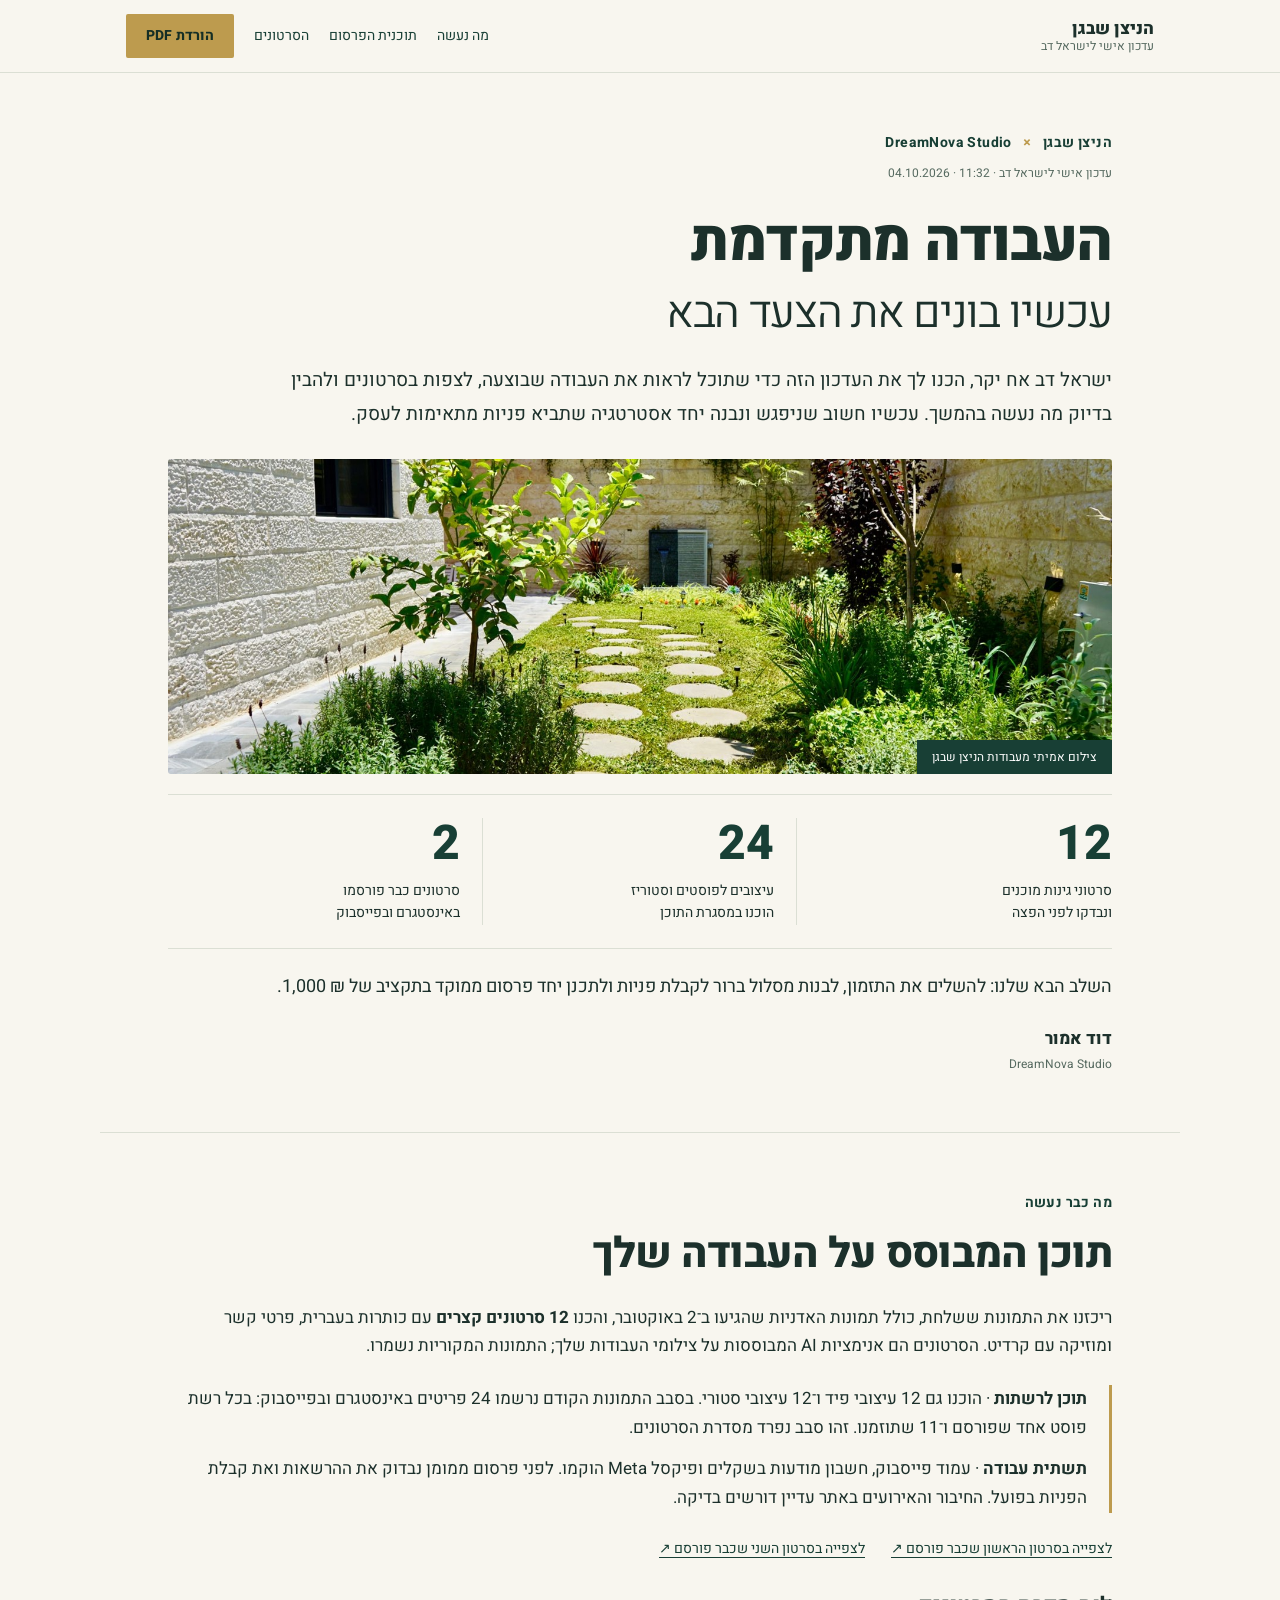
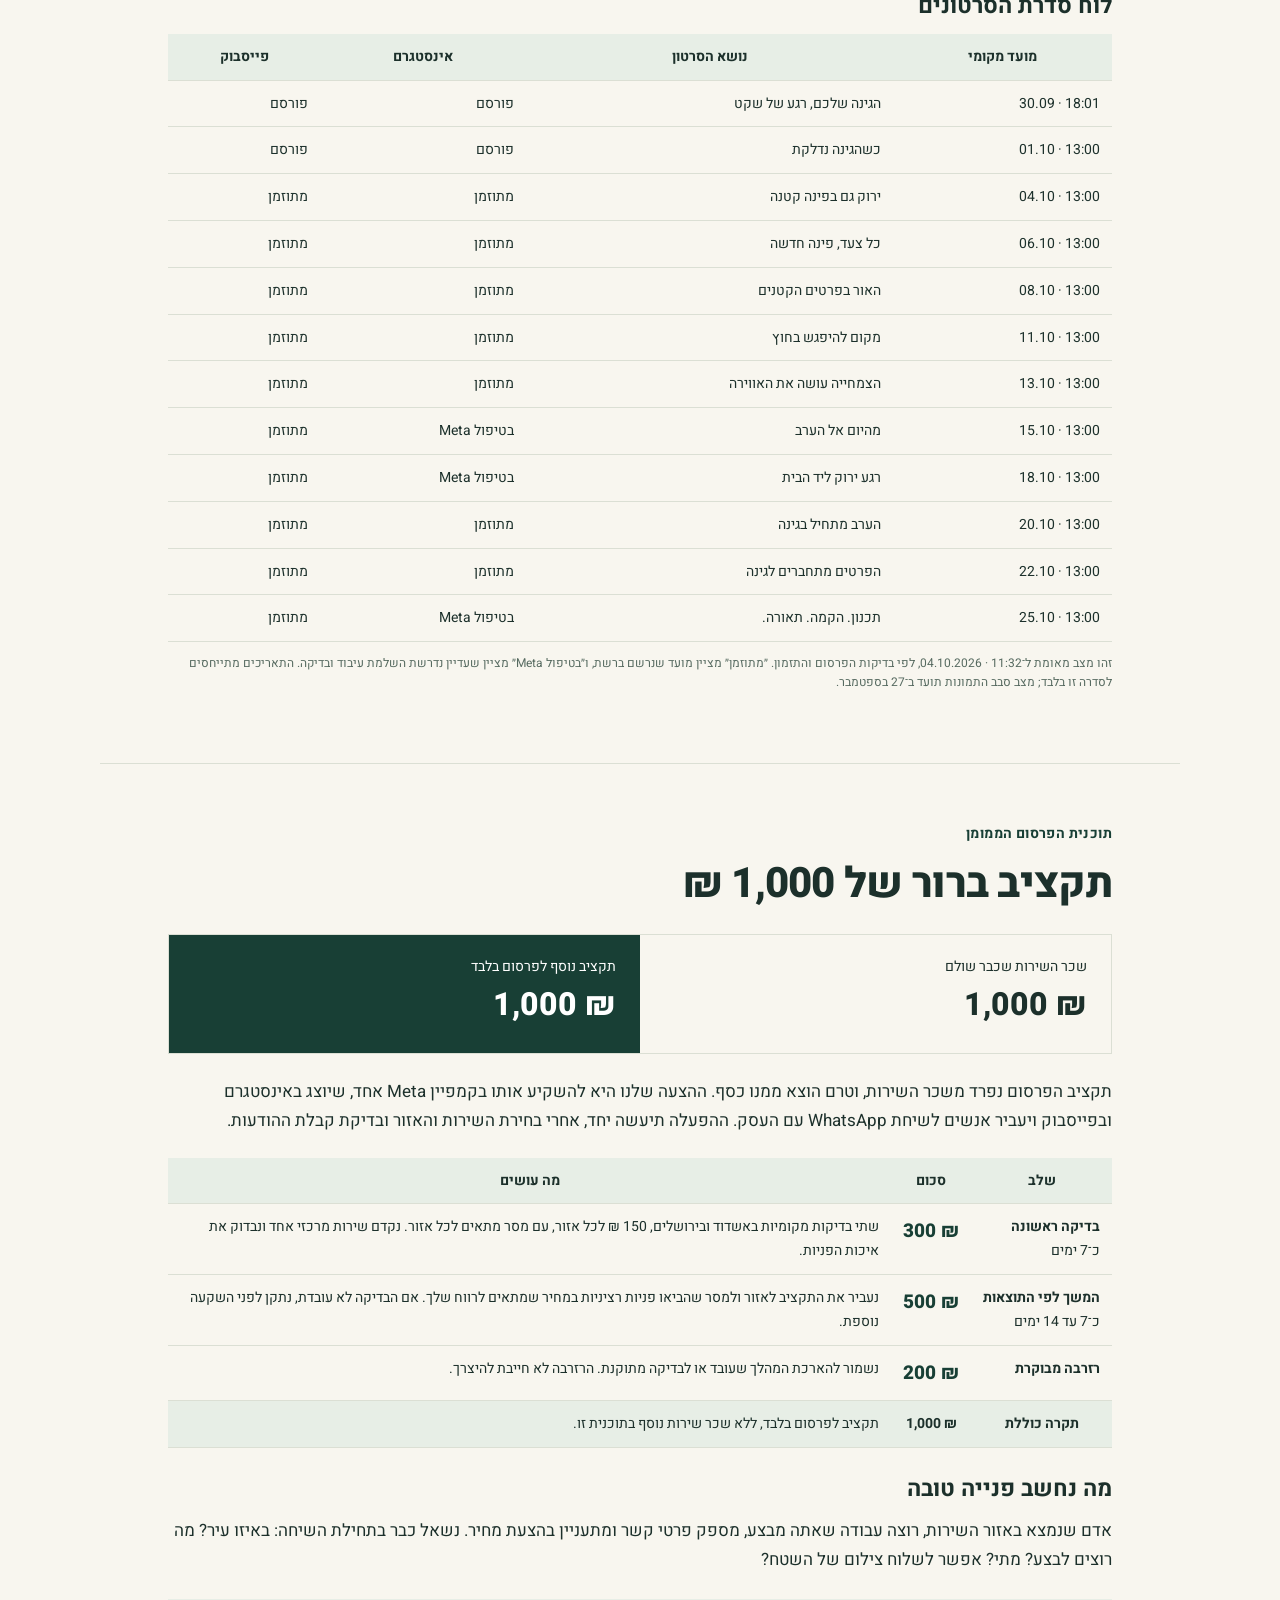
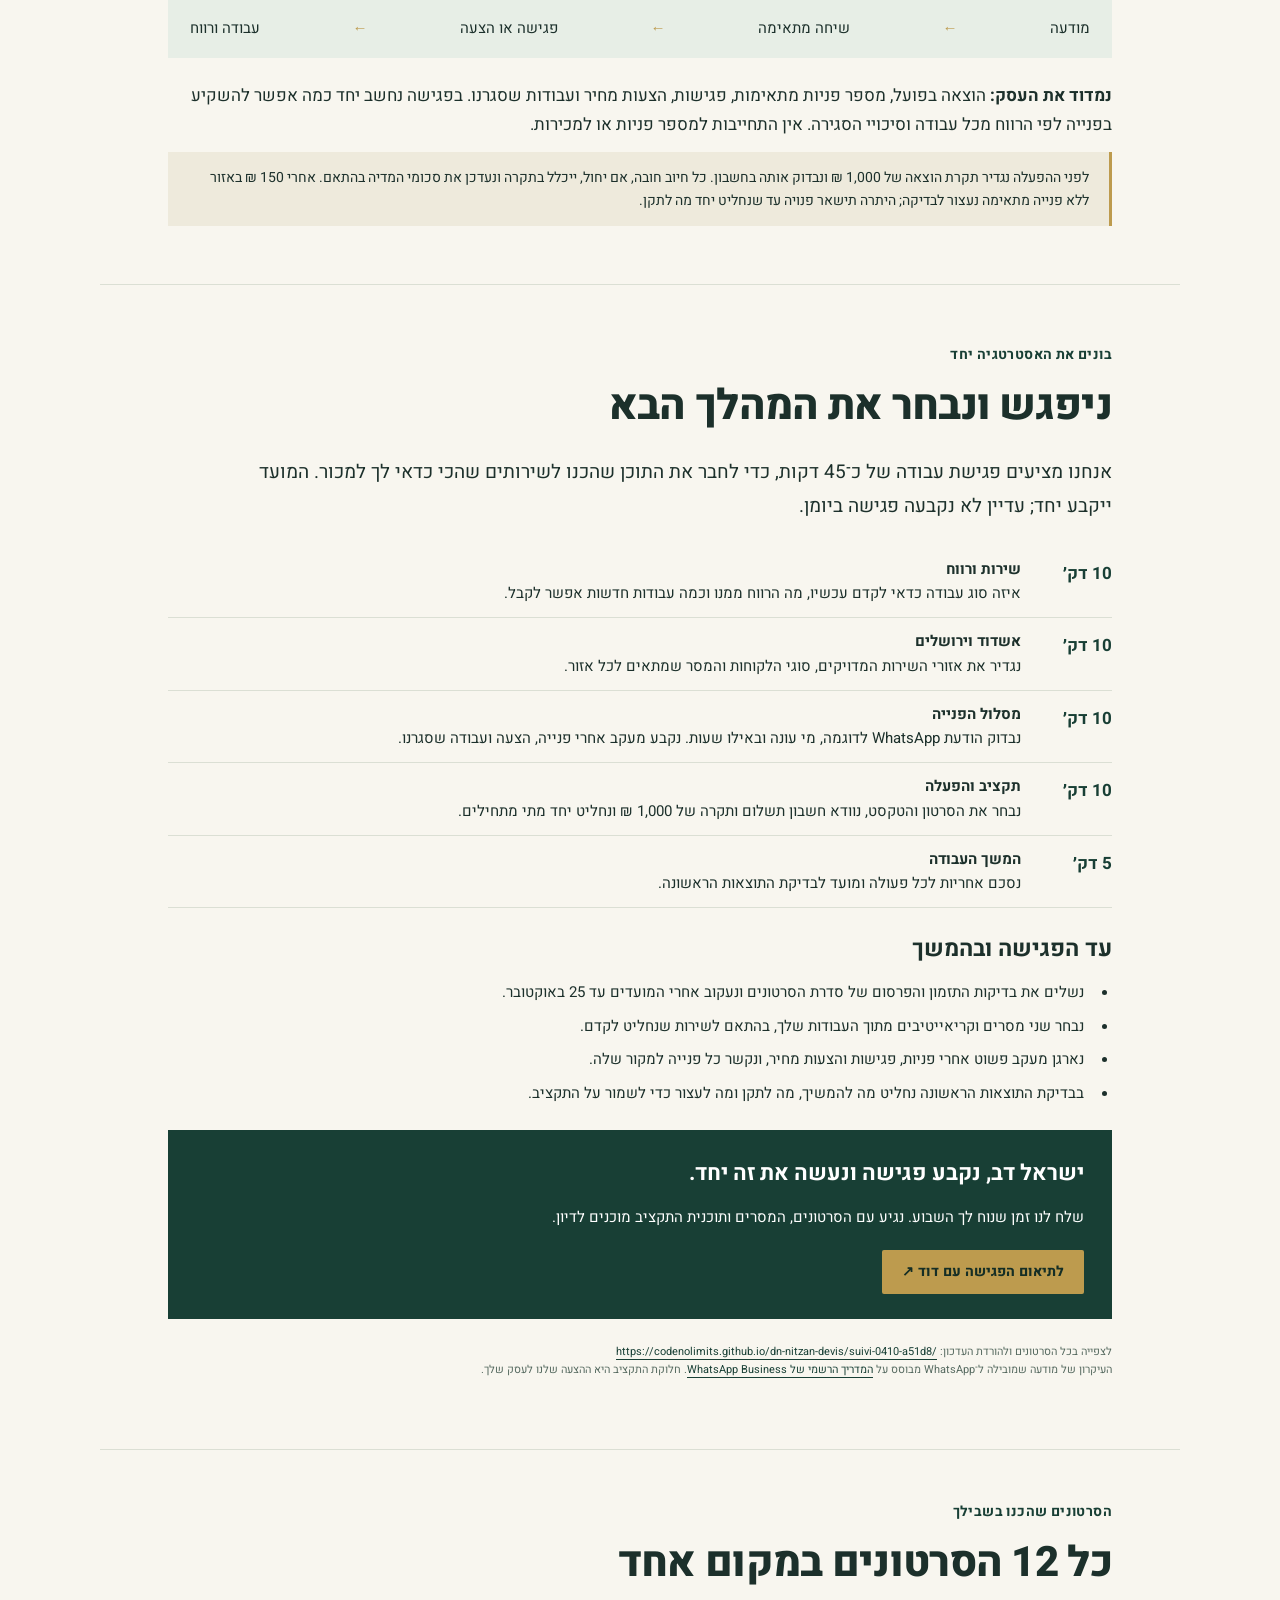
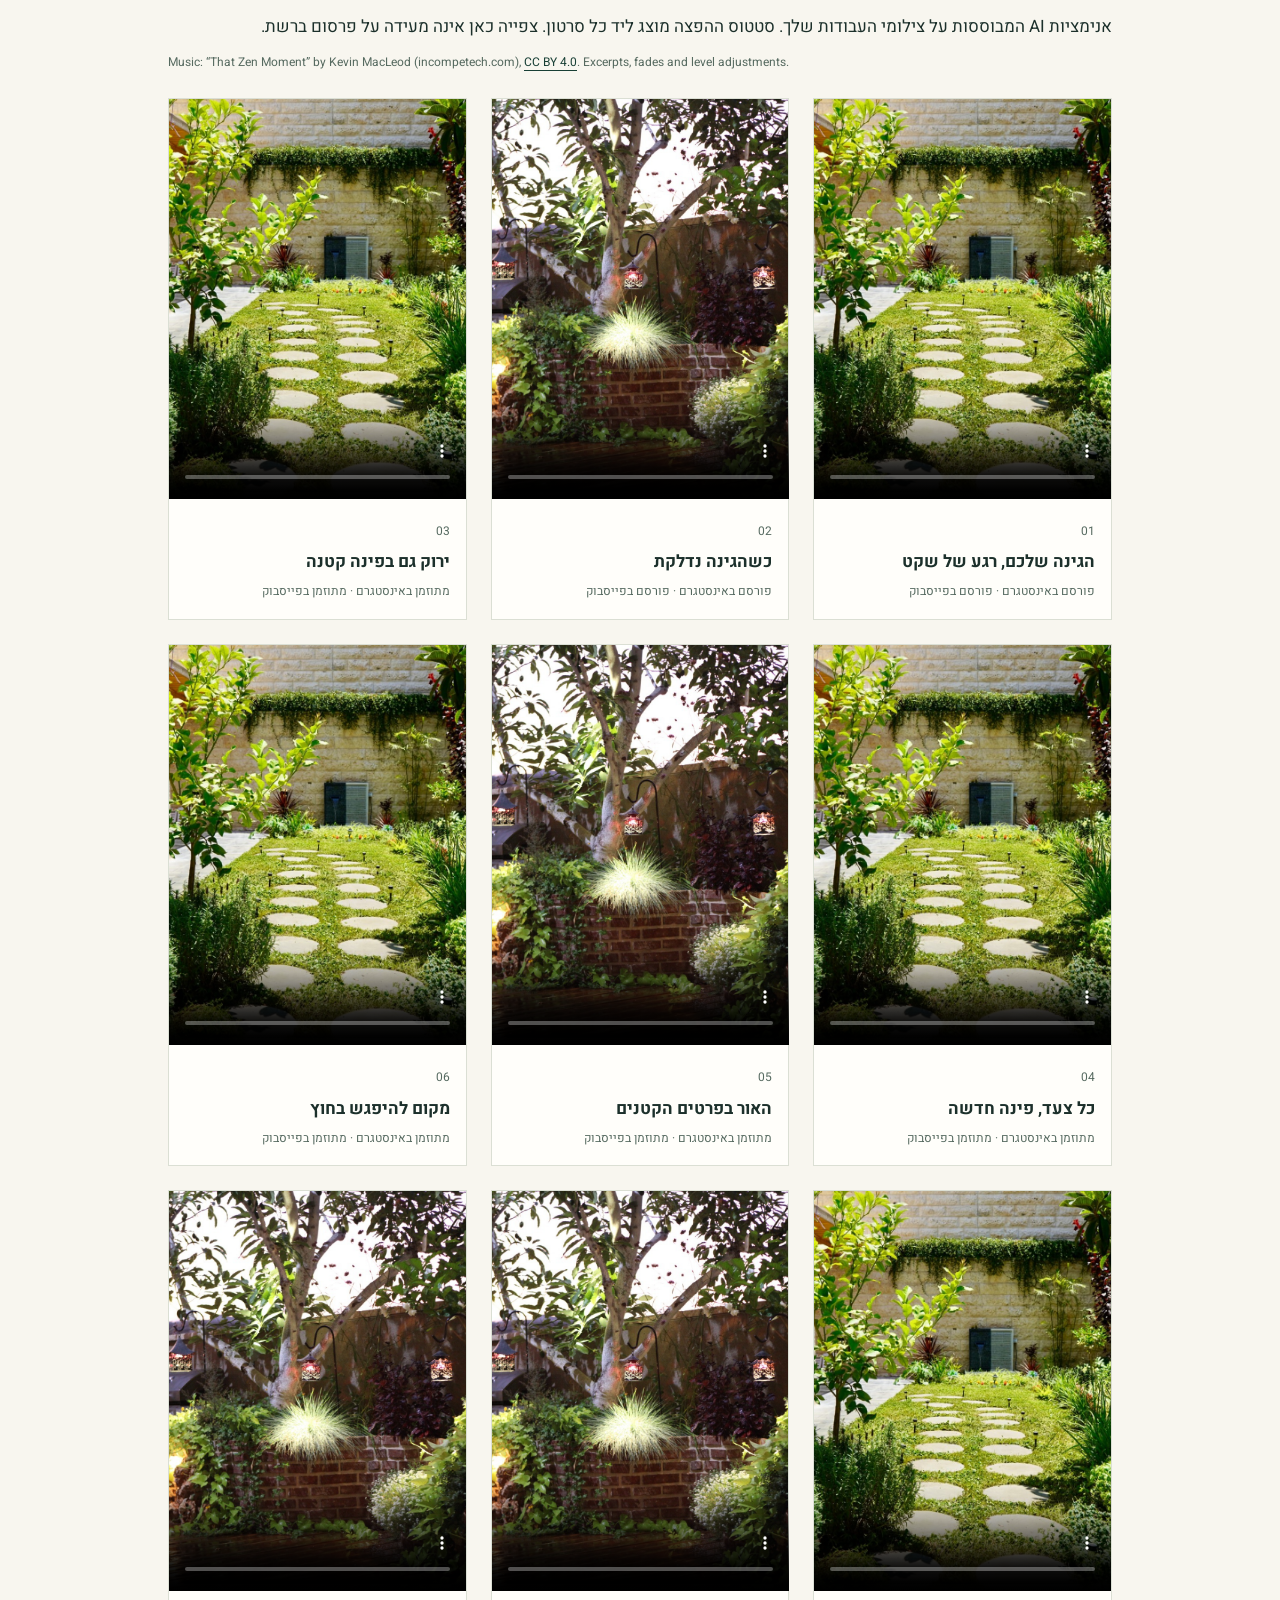
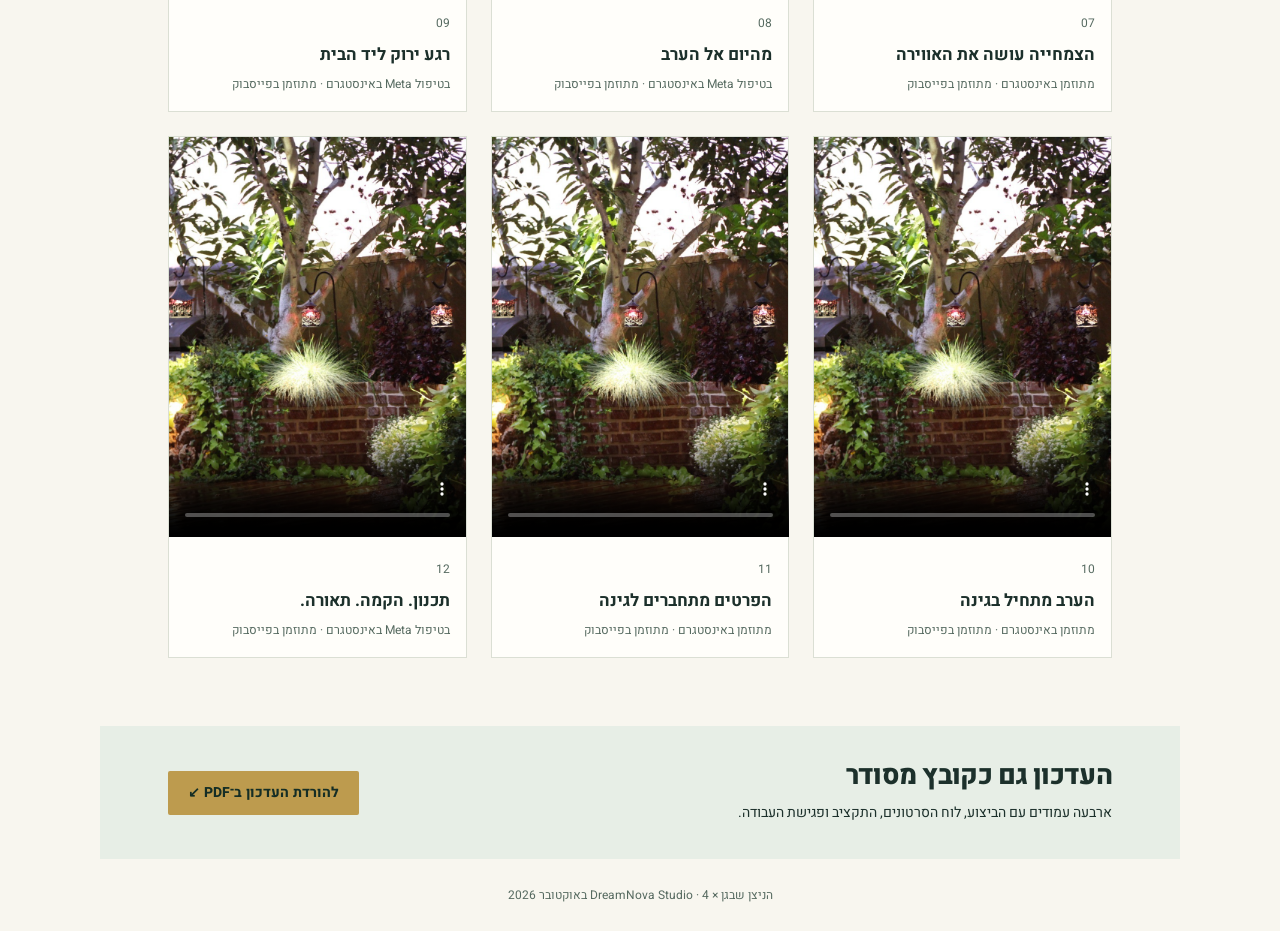
==== suivi-0410-a51d8/index.html @ 5937ddf7 "docs: add Israel Dov progress update and 1000 ILS ad plan" ====
<!doctype html><html lang="he" dir="rtl"><head><meta charset="utf-8"><meta name="viewport" content="width=device-width,initial-scale=1"><meta name="robots" content="noindex,nofollow"><title>ישראל דב הניצן שבגן עדכון עבודה ותוכנית פרסום</title><meta name="description" content="עדכון אישי לישראל דב עם הסרטונים שהכנו ותוכנית לפרסום בתקציב 1000 שקלים"><link rel="icon" href="data:image/svg+xml,%3Csvg xmlns='http://www.w3.org/2000/svg' viewBox='0 0 32 32'%3E%3Crect width='32' height='32' rx='5' fill='%23183f35'/%3E%3Cpath d='M9 24C8 10 16 7 25 7C25 19 18 24 9 24Z' fill='%23bd9b4e'/%3E%3C/svg%3E"><style>
@font-face{font-family:Heebo;src:url('assets/heebo-hebrew-wght-normal.woff2') format('woff2');font-weight:100 900;unicode-range:U+0590-05FF,U+200C-2010,U+20AA,U+25CC, U+FB1D-FB4F}
@font-face{font-family:Heebo;src:url('assets/heebo-latin-wght-normal.woff2') format('woff2');font-weight:100 900;unicode-range:U+0000-058F,U+2000-20FF}
:root{--forest:#183f35;--ink:#1c302b;--cream:#f8f6ef;--paper:#fffefa;--muted:#566a60;--gold:#bd9b4e;--line:#dbdfd4}
*{box-sizing:border-box}html{scroll-behavior:smooth;scroll-padding-top:76px}body{margin:0;background:var(--cream);color:var(--ink);font-family:Heebo,sans-serif;font-size:17px;line-height:1.7}a{color:var(--forest);text-underline-offset:4px}button,a,input{touch-action:manipulation}a:focus-visible,video:focus-visible{outline:3px solid var(--gold);outline-offset:5px}bdi{direction:ltr;unicode-bidi:isolate}.top{position:sticky;top:0;z-index:5;background:rgba(248,246,239,.97);border-bottom:1px solid var(--line)}.top-inner{max-width:1080px;margin:auto;padding:14px 26px;display:flex;justify-content:space-between;align-items:center;gap:15px}.brand{font-weight:850;line-height:1.2}.brand small{display:block;font-weight:400;color:var(--muted);font-size:12px}.top nav{display:flex;gap:20px;align-items:center;font-size:14px}.top a{text-decoration:none}main{max-width:1080px;margin:auto}.sheet{padding:58px 68px;position:relative;border-bottom:1px solid var(--line)}.eyebrow{font-size:14px;font-weight:700;letter-spacing:.4px;color:var(--forest)}.eyebrow span{margin:0 8px;color:var(--gold)}.date{font-size:12px;color:var(--muted);margin-top:8px}h1{font-size:58px;line-height:1.15;letter-spacing:-1.3px;font-weight:850;margin:26px 0 20px}h1 em{font-size:.76em;font-style:normal;font-weight:350}h2{font-size:42px;line-height:1.2;letter-spacing:-.7px;margin:14px 0 24px;font-weight:800}h3{font-size:23px;line-height:1.35;margin:26px 0 12px}p{margin:12px 0}.intro{font-size:19px;line-height:1.8;max-width:860px}.hero{margin:28px 0 20px;position:relative}.hero img{display:block;width:100%;height:315px;object-fit:cover;object-position:center 52%;border-radius:3px}.hero figcaption{position:absolute;bottom:0;inset-inline-start:0;background:var(--forest);color:#fff;padding:7px 15px;font-size:12px}.metrics{display:grid;grid-template-columns:repeat(3,1fr);padding:23px 0;border-top:1px solid var(--line);border-bottom:1px solid var(--line)}.metrics div{padding:0 22px;border-inline-start:1px solid var(--line)}.metrics div:first-child{border:0;padding-inline-start:0}.metrics strong{display:block;font-size:48px;line-height:1.1;color:var(--forest);font-weight:800}.metrics span{display:block;font-size:14px;line-height:1.6;margin-top:9px}.lead-message{font-size:18px;margin:23px 0}.signature{font-size:17px;font-weight:800}.signature span{display:block;font-size:12px;color:var(--muted);font-weight:400}.done-list{border-inline-start:3px solid var(--gold);padding-inline-start:22px;margin:24px 0}.proof-links{display:flex;flex-wrap:wrap;gap:12px 26px;font-size:14px}.calendar-title{margin-top:30px}.table-wrap{overflow-x:auto}table{width:100%;border-collapse:collapse;font-size:14px;text-align:start}thead{background:#e7eee6}th,td{padding:11px 12px;border-bottom:1px solid var(--line);vertical-align:top}th{font-weight:700}td:first-child{white-space:nowrap}.caption{font-size:12px;color:var(--muted);line-height:1.6}.budget-facts{display:grid;grid-template-columns:1fr 1fr;gap:0;border:1px solid var(--line);margin:24px 0}.budget-facts div{padding:20px 24px}.budget-facts div+div{background:var(--forest);color:#fff}.budget-facts span{display:block;font-size:14px}.budget-facts strong{display:block;font-size:32px;font-weight:800}.budget-table{margin:22px 0}.budget-table td:nth-child(2){font-weight:800;font-size:19px;white-space:nowrap;color:var(--forest)}.budget-table tfoot{background:#e7eee6}.flow{display:flex;gap:9px;align-items:center;justify-content:space-between;margin:24px 0;padding:17px 22px;background:#e7eee6;font-size:15px;flex-wrap:wrap}.flow b{color:var(--gold)}.notice{border-inline-start:3px solid var(--gold);padding:14px 20px;background:#eeeadc;font-size:14px;line-height:1.65}.agenda{margin:22px 0}.agenda>div{display:grid;grid-template-columns:75px 1fr;border-bottom:1px solid var(--line);padding:11px 0;gap:16px}.agenda>div>b{color:var(--forest);padding-top:3px}.agenda p{margin:0;font-size:15px;line-height:1.65}.next{padding-inline-start:22px;font-size:15px}.next li{padding-inline-start:6px;margin:8px 0}.meeting-box{margin:24px 0;background:var(--forest);color:#fff;padding:25px 28px}.meeting-box strong{font-size:22px}.meeting-box p{font-size:15px;margin-bottom:20px}.button{display:inline-flex;align-items:center;justify-content:center;min-height:44px;padding:9px 20px;background:var(--gold);color:#152e25;text-decoration:none;border-radius:2px;font-weight:750;font-size:14px}.sources{font-size:11px;line-height:1.65;color:var(--muted);word-break:break-word}.page-foot{display:none}.gallery{padding:50px 68px 68px}.gallery header{margin-bottom:25px}.gallery-grid{display:grid;grid-template-columns:repeat(3,1fr);gap:24px}.film{background:var(--paper);border:1px solid var(--line)}.film video{display:block;width:100%;aspect-ratio:9/16;max-height:400px;object-fit:cover;background:#112c24}.film>div{padding:17px 16px}.film h3{font-size:17px;margin:7px 0}.film p{font-size:12px;color:var(--muted);margin:0}.film-no{font-size:12px;color:var(--muted)}.download{padding:34px 68px;background:#e7eee6;display:flex;justify-content:space-between;align-items:center;gap:20px}.download h2{font-size:27px;margin:0 0 8px}.download p{font-size:14px;margin:0}.site-footer{padding:26px;text-align:center;font-size:12px;color:var(--muted)}
@media(max-width:700px){body{font-size:16px}.top-inner{padding:13px 20px}.top nav a:not(.button){display:none}.top nav{gap:0}.top .button{font-size:12px;padding:7px 12px}.sheet,.gallery{padding:37px 23px}h1{font-size:40px;line-height:1.2;letter-spacing:-.8px}h2{font-size:32px}.intro{font-size:17px}.hero img{height:230px}.metrics div{padding:0 10px}.metrics strong{font-size:36px}.metrics span{font-size:11.5px}.lead-message{font-size:17px}.budget-facts div{padding:16px 14px}.budget-facts span{font-size:12px}.budget-facts strong{font-size:28px}.table-wrap table{font-size:11px}.table-wrap th,.table-wrap td{padding:9px 6px}.budget-table{font-size:13px}.budget-table th,.budget-table td{padding:10px 7px}.budget-table td:nth-child(2){font-size:16px}.flow{gap:8px;padding:14px 12px;font-size:12px}.agenda>div{grid-template-columns:61px 1fr;gap:10px}.gallery-grid{grid-template-columns:repeat(2,1fr);gap:13px}.film>div{padding:12px}.film h3{font-size:14px}.film video{max-height:310px}.download{padding:27px 23px;display:block}.download .button{margin-top:18px}.meeting-box{padding:21px}.meeting-box strong{font-size:21px}}
.page-foot span{direction:ltr;unicode-bidi:isolate}
@media(prefers-reduced-motion:reduce){html{scroll-behavior:auto}}
@page{size:A4;margin:0}
@media print{html{scroll-behavior:auto}body{background:white;font-size:14.5px;line-height:1.6;-webkit-print-color-adjust:exact;print-color-adjust:exact}main{max-width:none}.top,.gallery,.download,.site-footer{display:none}.sheet{width:210mm;height:297mm;padding:14mm 17mm 19mm;break-after:page;background:var(--paper);border:0}.sheet:last-child{break-after:auto}.eyebrow{font-size:11px}.date{font-size:10px}h1{font-size:45px;margin:23px 0 15px}h2{font-size:33px;margin:12px 0 18px}h3{font-size:20px;margin:20px 0 10px}p{margin:10px 0}.intro{font-size:15.5px;line-height:1.7}.hero{margin:22px 0 17px}.hero img{height:63mm}.hero figcaption{font-size:10px;padding:5px 12px}.metrics{padding:18px 0}.metrics strong{font-size:38px}.metrics span{font-size:11.5px}.lead-message{font-size:15.5px;margin:18px 0}.signature{font-size:15px}.signature span{font-size:10px}.done-list{padding-inline-start:16px;margin:16px 0}.proof-links{font-size:11px;gap:10px 22px}.calendar-title{margin-top:19px}table{font-size:11px}th,td{padding:7px 8px}.caption{font-size:10px;margin-top:12px}.budget-facts{margin:18px 0}.budget-facts div{padding:14px 18px}.budget-facts span{font-size:12px}.budget-facts strong{font-size:29px}.budget-table{margin:17px 0;font-size:12px}.budget-table td:nth-child(2){font-size:17px}.budget-table th,.budget-table td{padding:9px 9px}.flow{font-size:12px;padding:13px 17px;margin:19px 0}.notice{font-size:12px;padding:12px 16px}.agenda{margin:17px 0}.agenda>div{padding:9px 0;grid-template-columns:65px 1fr}.agenda p{font-size:12.5px}.next{font-size:12.5px}.next li{margin:6px 0}.meeting-box{padding:19px 22px;margin:20px 0}.meeting-box strong{font-size:20px}.meeting-box p{font-size:12.5px;margin-bottom:13px}.button{font-size:12px;padding:7px 15px;min-height:36px}.sources{font-size:9px}.page-foot{display:flex;justify-content:space-between;position:absolute;bottom:8mm;inset-inline-start:17mm;inset-inline-end:17mm;font-size:9px;color:var(--muted)}}
</style></head><body><header class="top"><div class="top-inner"><div class="brand">הניצן שבגן<small>עדכון אישי לישראל דב</small></div><nav aria-label="ניווט"><a href="#work">מה נעשה</a><a href="#budget">תוכנית הפרסום</a><a href="#films">הסרטונים</a><a class="button" href="ISRAEL_DOV_BILAN_HE.pdf">הורדת PDF</a></nav></div></header><main>
<section class="sheet cover" id="update">
 <div class="eyebrow">הניצן שבגן <span>×</span> DreamNova Studio</div>
 <div class="date">עדכון אישי לישראל דב · <bdi>04.10.2026 · 11:32</bdi></div>
 <h1>העבודה מתקדמת<br><em>עכשיו בונים את הצעד הבא</em></h1>
 <p class="intro">ישראל דב אח יקר, הכנו לך את העדכון הזה כדי שתוכל לראות את העבודה שבוצעה, לצפות בסרטונים ולהבין בדיוק מה נעשה בהמשך. עכשיו חשוב שניפגש ונבנה יחד אסטרטגיה שתביא פניות מתאימות לעסק.</p>
 <figure class="hero"><img src="assets/garden-01.jpg" alt="גינה מעבודות הניצן שבגן מתוך התמונות שישראל דב שלח"><figcaption>צילום אמיתי מעבודות הניצן שבגן</figcaption></figure>
 <div class="metrics"><div><strong>12</strong><span>סרטוני גינות מוכנים<br>ונבדקו לפני הפצה</span></div><div><strong>24</strong><span>עיצובים לפוסטים וסטוריז<br>הוכנו במסגרת התוכן</span></div><div><strong>2</strong><span>סרטונים כבר פורסמו<br>באינסטגרם ובפייסבוק</span></div></div>
 <p class="lead-message">השלב הבא שלנו: להשלים את התזמון, לבנות מסלול ברור לקבלת פניות ולתכנן יחד פרסום ממוקד בתקציב של <bdi>1,000 ₪</bdi>.</p>
 <div class="signature">דוד אמור <span>DreamNova Studio</span></div>
 <div class="page-foot">עדכון עבודה ותוכנית להמשך · 4 באוקטובר 2026 <span>01 / 04</span></div>
</section>
<section class="sheet" id="work">
 <div class="eyebrow">מה כבר נעשה</div><h2>תוכן המבוסס על העבודה שלך</h2>
 <p>ריכזנו את התמונות ששלחת, כולל תמונות האדניות שהגיעו ב־2 באוקטובר, והכנו <strong>12 סרטונים קצרים</strong> עם כותרות בעברית, פרטי קשר ומוזיקה עם קרדיט. הסרטונים הם אנימציות AI המבוססות על צילומי העבודות שלך; התמונות המקוריות נשמרו.</p>
 <div class="done-list"><p><strong>תוכן לרשתות</strong> · הוכנו גם 12 עיצובי פיד ו־12 עיצובי סטורי. בסבב התמונות הקודם נרשמו 24 פריטים באינסטגרם ובפייסבוק: בכל רשת פוסט אחד שפורסם ו־11 שתוזמנו. זהו סבב נפרד מסדרת הסרטונים.</p><p><strong>תשתית עבודה</strong> · עמוד פייסבוק, חשבון מודעות בשקלים ופיקסל Meta הוקמו. לפני פרסום ממומן נבדוק את ההרשאות ואת קבלת הפניות בפועל. החיבור והאירועים באתר עדיין דורשים בדיקה.</p></div>
 <div class="proof-links"><a href="https://www.instagram.com/reel/Dd6m6O6jgjg/">לצפייה בסרטון הראשון שכבר פורסם ↗</a><a href="https://www.instagram.com/reel/Dd8pUdmjWbf/">לצפייה בסרטון השני שכבר פורסם ↗</a></div>
 <h3 class="calendar-title">לוח סדרת הסרטונים</h3>
 <div class="table-wrap"><table><thead><tr><th>מועד מקומי</th><th>נושא הסרטון</th><th>אינסטגרם</th><th>פייסבוק</th></tr></thead><tbody><tr><td><bdi>30.09 · 18:01</bdi></td><td>הגינה שלכם, רגע של שקט</td><td>פורסם</td><td>פורסם</td></tr><tr><td><bdi>01.10 · 13:00</bdi></td><td>כשהגינה נדלקת</td><td>פורסם</td><td>פורסם</td></tr><tr><td><bdi>04.10 · 13:00</bdi></td><td>ירוק גם בפינה קטנה</td><td>מתוזמן</td><td>מתוזמן</td></tr><tr><td><bdi>06.10 · 13:00</bdi></td><td>כל צעד, פינה חדשה</td><td>מתוזמן</td><td>מתוזמן</td></tr><tr><td><bdi>08.10 · 13:00</bdi></td><td>האור בפרטים הקטנים</td><td>מתוזמן</td><td>מתוזמן</td></tr><tr><td><bdi>11.10 · 13:00</bdi></td><td>מקום להיפגש בחוץ</td><td>מתוזמן</td><td>מתוזמן</td></tr><tr><td><bdi>13.10 · 13:00</bdi></td><td>הצמחייה עושה את האווירה</td><td>מתוזמן</td><td>מתוזמן</td></tr><tr><td><bdi>15.10 · 13:00</bdi></td><td>מהיום אל הערב</td><td>בטיפול Meta</td><td>מתוזמן</td></tr><tr><td><bdi>18.10 · 13:00</bdi></td><td>רגע ירוק ליד הבית</td><td>בטיפול Meta</td><td>מתוזמן</td></tr><tr><td><bdi>20.10 · 13:00</bdi></td><td>הערב מתחיל בגינה</td><td>מתוזמן</td><td>מתוזמן</td></tr><tr><td><bdi>22.10 · 13:00</bdi></td><td>הפרטים מתחברים לגינה</td><td>מתוזמן</td><td>מתוזמן</td></tr><tr><td><bdi>25.10 · 13:00</bdi></td><td>תכנון. הקמה. תאורה.</td><td>בטיפול Meta</td><td>מתוזמן</td></tr></tbody></table></div>
 <p class="caption">זהו מצב מאומת ל־<bdi>04.10.2026 · 11:32</bdi>, לפי בדיקות הפרסום והתזמון. ״מתוזמן״ מציין מועד שנרשם ברשת, ו״בטיפול Meta״ מציין שעדיין נדרשת השלמת עיבוד ובדיקה. התאריכים מתייחסים לסדרה זו בלבד; מצב סבב התמונות תועד ב־27 בספטמבר.</p>
 <div class="page-foot">הניצן שבגן · ביצוע ותזמון <span>02 / 04</span></div>
</section>
<section class="sheet" id="budget">
 <div class="eyebrow">תוכנית הפרסום הממומן</div><h2>תקציב ברור של 1,000 ₪</h2>
 <div class="budget-facts"><div><span>שכר השירות שכבר שולם</span><strong><bdi>1,000 ₪</bdi></strong></div><div><span>תקציב נוסף לפרסום בלבד</span><strong><bdi>1,000 ₪</bdi></strong></div></div>
 <p>תקציב הפרסום נפרד משכר השירות, וטרם הוצא ממנו כסף. ההצעה שלנו היא להשקיע אותו בקמפיין Meta אחד, שיוצג באינסטגרם ובפייסבוק ויעביר אנשים לשיחת WhatsApp עם העסק. ההפעלה תיעשה יחד, אחרי בחירת השירות והאזור ובדיקת קבלת ההודעות.</p>
 <table class="budget-table"><thead><tr><th>שלב</th><th>סכום</th><th>מה עושים</th></tr></thead><tbody><tr><td><strong>בדיקה ראשונה</strong><br>כ־7 ימים</td><td><bdi>300 ₪</bdi></td><td>שתי בדיקות מקומיות באשדוד ובירושלים, 150 ₪ לכל אזור, עם מסר מתאים לכל אזור. נקדם שירות מרכזי אחד ונבדוק את איכות הפניות.</td></tr><tr><td><strong>המשך לפי התוצאות</strong><br>כ־7 עד 14 ימים</td><td><bdi>500 ₪</bdi></td><td>נעביר את התקציב לאזור ולמסר שהביאו פניות רציניות במחיר שמתאים לרווח שלך. אם הבדיקה לא עובדת, נתקן לפני השקעה נוספת.</td></tr><tr><td><strong>רזרבה מבוקרת</strong></td><td><bdi>200 ₪</bdi></td><td>נשמור להארכת המהלך שעובד או לבדיקה מתוקנת. הרזרבה לא חייבת להיצרך.</td></tr></tbody><tfoot><tr><th>תקרה כוללת</th><th><bdi>1,000 ₪</bdi></th><td>תקציב לפרסום בלבד, ללא שכר שירות נוסף בתוכנית זו.</td></tr></tfoot></table>
 <h3>מה נחשב פנייה טובה</h3><p>אדם שנמצא באזור השירות, רוצה עבודה שאתה מבצע, מספק פרטי קשר ומתעניין בהצעת מחיר. נשאל כבר בתחילת השיחה: באיזו עיר? מה רוצים לבצע? מתי? אפשר לשלוח צילום של השטח?</p>
 <div class="flow"><span>מודעה</span><b>←</b><span>שיחה מתאימה</span><b>←</b><span>פגישה או הצעה</span><b>←</b><span>עבודה ורווח</span></div>
 <p><strong>נמדוד את העסק:</strong> הוצאה בפועל, מספר פניות מתאימות, פגישות, הצעות מחיר ועבודות שסגרנו. בפגישה נחשב יחד כמה אפשר להשקיע בפנייה לפי הרווח מכל עבודה וסיכויי הסגירה. אין התחייבות למספר פניות או למכירות.</p>
 <div class="notice">לפני ההפעלה נגדיר תקרת הוצאה של 1,000 ₪ ונבדוק אותה בחשבון. כל חיוב חובה, אם יחול, ייכלל בתקרה ונעדכן את סכומי המדיה בהתאם. אחרי 150 ₪ באזור ללא פנייה מתאימה נעצור לבדיקה; היתרה תישאר פנויה עד שנחליט יחד מה לתקן.</div>
 <div class="page-foot">1,000 ₪ מדיה · 300 + 500 + 200 <span>03 / 04</span></div>
</section>
<section class="sheet" id="meeting">
 <div class="eyebrow">בונים את האסטרטגיה יחד</div><h2>ניפגש ונבחר את המהלך הבא</h2>
 <p class="intro">אנחנו מציעים פגישת עבודה של כ־45 דקות, כדי לחבר את התוכן שהכנו לשירותים שהכי כדאי לך למכור. המועד ייקבע יחד; עדיין לא נקבעה פגישה ביומן.</p>
 <div class="agenda"><div><b>10 דק׳</b><p><strong>שירות ורווח</strong><br>איזה סוג עבודה כדאי לקדם עכשיו, מה הרווח ממנו וכמה עבודות חדשות אפשר לקבל.</p></div><div><b>10 דק׳</b><p><strong>אשדוד וירושלים</strong><br>נגדיר את אזורי השירות המדויקים, סוגי הלקוחות והמסר שמתאים לכל אזור.</p></div><div><b>10 דק׳</b><p><strong>מסלול הפנייה</strong><br>נבדוק הודעת WhatsApp לדוגמה, מי עונה ובאילו שעות. נקבע מעקב אחרי פנייה, הצעה ועבודה שסגרנו.</p></div><div><b>10 דק׳</b><p><strong>תקציב והפעלה</strong><br>נבחר את הסרטון והטקסט, נוודא חשבון תשלום ותקרה של 1,000 ₪ ונחליט יחד מתי מתחילים.</p></div><div><b>5 דק׳</b><p><strong>המשך העבודה</strong><br>נסכם אחריות לכל פעולה ומועד לבדיקת התוצאות הראשונה.</p></div></div>
 <h3>עד הפגישה ובהמשך</h3>
 <ul class="next"><li>נשלים את בדיקות התזמון והפרסום של סדרת הסרטונים ונעקוב אחרי המועדים עד 25 באוקטובר.</li><li>נבחר שני מסרים וקריאייטיבים מתוך העבודות שלך, בהתאם לשירות שנחליט לקדם.</li><li>נארגן מעקב פשוט אחרי פניות, פגישות והצעות מחיר, ונקשר כל פנייה למקור שלה.</li><li>בבדיקת התוצאות הראשונה נחליט מה להמשיך, מה לתקן ומה לעצור כדי לשמור על התקציב.</li></ul>
 <div class="meeting-box"><strong>ישראל דב, נקבע פגישה ונעשה את זה יחד.</strong><p>שלח לנו זמן שנוח לך השבוע. נגיע עם הסרטונים, המסרים ותוכנית התקציב מוכנים לדיון.</p><a class="button" href="https://wa.me/972584921492?text=%D7%93%D7%95%D7%93%2C%20%D7%91%D7%95%D7%90%20%D7%A0%D7%A7%D7%91%D7%A2%20%D7%A4%D7%92%D7%99%D7%A9%D7%94%20%D7%A2%D7%9C%20%D7%94%D7%A0%D7%99%D7%A6%D7%9F%20%D7%A9%D7%91%D7%92%D7%9F">לתיאום הפגישה עם דוד ↗</a></div>
 <p class="sources">לצפייה בכל הסרטונים ולהורדת העדכון: <a href="https://codenolimits.github.io/dn-nitzan-devis/suivi-0410-a51d8/"><bdi>https://codenolimits.github.io/dn-nitzan-devis/suivi-0410-a51d8/</bdi></a><br>העיקרון של מודעה שמובילה ל־WhatsApp מבוסס על <a href="https://whatsappbusiness.com/resources/resource-library/ads-that-click-to-whatsapp-smb-guide/">המדריך הרשמי של WhatsApp Business</a>. חלוקת התקציב היא ההצעה שלנו לעסק שלך.</p>
 <div class="page-foot">דוד אמור · DreamNova Studio · הניצן שבגן <span>04 / 04</span></div>
</section><section class="gallery" id="films"><header><div class="eyebrow">הסרטונים שהכנו בשבילך</div><h2>כל 12 הסרטונים במקום אחד</h2><p>אנימציות AI המבוססות על צילומי העבודות שלך. סטטוס ההפצה מוצג ליד כל סרטון. צפייה כאן אינה מעידה על פרסום ברשת.</p><p class="caption" dir="ltr">Music: “That Zen Moment” by Kevin MacLeod (incompetech.com), <a href="https://creativecommons.org/licenses/by/4.0/">CC BY 4.0</a>. Excerpts, fades and level adjustments.</p></header><div class="gallery-grid"><article class="film"><video controls playsinline preload="none" poster="assets/garden-01.jpg"><source src="videos/REEL_01.mp4" type="video/mp4"></video><div><span class="film-no"><bdi>01</bdi></span><h3>הגינה שלכם, רגע של שקט</h3><p>פורסם באינסטגרם · פורסם בפייסבוק</p></div></article><article class="film"><video controls playsinline preload="none" poster="assets/garden-07.jpg"><source src="videos/REEL_02.mp4" type="video/mp4"></video><div><span class="film-no"><bdi>02</bdi></span><h3>כשהגינה נדלקת</h3><p>פורסם באינסטגרם · פורסם בפייסבוק</p></div></article><article class="film"><video controls playsinline preload="none" poster="assets/garden-01.jpg"><source src="videos/REEL_03.mp4" type="video/mp4"></video><div><span class="film-no"><bdi>03</bdi></span><h3>ירוק גם בפינה קטנה</h3><p>מתוזמן באינסטגרם · מתוזמן בפייסבוק</p></div></article><article class="film"><video controls playsinline preload="none" poster="assets/garden-01.jpg"><source src="videos/REEL_04.mp4" type="video/mp4"></video><div><span class="film-no"><bdi>04</bdi></span><h3>כל צעד, פינה חדשה</h3><p>מתוזמן באינסטגרם · מתוזמן בפייסבוק</p></div></article><article class="film"><video controls playsinline preload="none" poster="assets/garden-07.jpg"><source src="videos/REEL_05.mp4" type="video/mp4"></video><div><span class="film-no"><bdi>05</bdi></span><h3>האור בפרטים הקטנים</h3><p>מתוזמן באינסטגרם · מתוזמן בפייסבוק</p></div></article><article class="film"><video controls playsinline preload="none" poster="assets/garden-01.jpg"><source src="videos/REEL_06.mp4" type="video/mp4"></video><div><span class="film-no"><bdi>06</bdi></span><h3>מקום להיפגש בחוץ</h3><p>מתוזמן באינסטגרם · מתוזמן בפייסבוק</p></div></article><article class="film"><video controls playsinline preload="none" poster="assets/garden-01.jpg"><source src="videos/REEL_07.mp4" type="video/mp4"></video><div><span class="film-no"><bdi>07</bdi></span><h3>הצמחייה עושה את האווירה</h3><p>מתוזמן באינסטגרם · מתוזמן בפייסבוק</p></div></article><article class="film"><video controls playsinline preload="none" poster="assets/garden-07.jpg"><source src="videos/REEL_08.mp4" type="video/mp4"></video><div><span class="film-no"><bdi>08</bdi></span><h3>מהיום אל הערב</h3><p>בטיפול Meta באינסטגרם · מתוזמן בפייסבוק</p></div></article><article class="film"><video controls playsinline preload="none" poster="assets/garden-07.jpg"><source src="videos/REEL_09.mp4" type="video/mp4"></video><div><span class="film-no"><bdi>09</bdi></span><h3>רגע ירוק ליד הבית</h3><p>בטיפול Meta באינסטגרם · מתוזמן בפייסבוק</p></div></article><article class="film"><video controls playsinline preload="none" poster="assets/garden-07.jpg"><source src="videos/REEL_10.mp4" type="video/mp4"></video><div><span class="film-no"><bdi>10</bdi></span><h3>הערב מתחיל בגינה</h3><p>מתוזמן באינסטגרם · מתוזמן בפייסבוק</p></div></article><article class="film"><video controls playsinline preload="none" poster="assets/garden-07.jpg"><source src="videos/REEL_11.mp4" type="video/mp4"></video><div><span class="film-no"><bdi>11</bdi></span><h3>הפרטים מתחברים לגינה</h3><p>מתוזמן באינסטגרם · מתוזמן בפייסבוק</p></div></article><article class="film"><video controls playsinline preload="none" poster="assets/garden-07.jpg"><source src="videos/REEL_12.mp4" type="video/mp4"></video><div><span class="film-no"><bdi>12</bdi></span><h3>תכנון. הקמה. תאורה.</h3><p>בטיפול Meta באינסטגרם · מתוזמן בפייסבוק</p></div></article></div></section><section class="download"><div><h2>העדכון גם כקובץ מסודר</h2><p>ארבעה עמודים עם הביצוע, לוח הסרטונים, התקציב ופגישת העבודה.</p></div><a class="button" href="ISRAEL_DOV_BILAN_HE.pdf" download>להורדת העדכון ב־PDF ↙</a></section></main><footer class="site-footer">הניצן שבגן × DreamNova Studio · 4 באוקטובר 2026</footer></body></html>
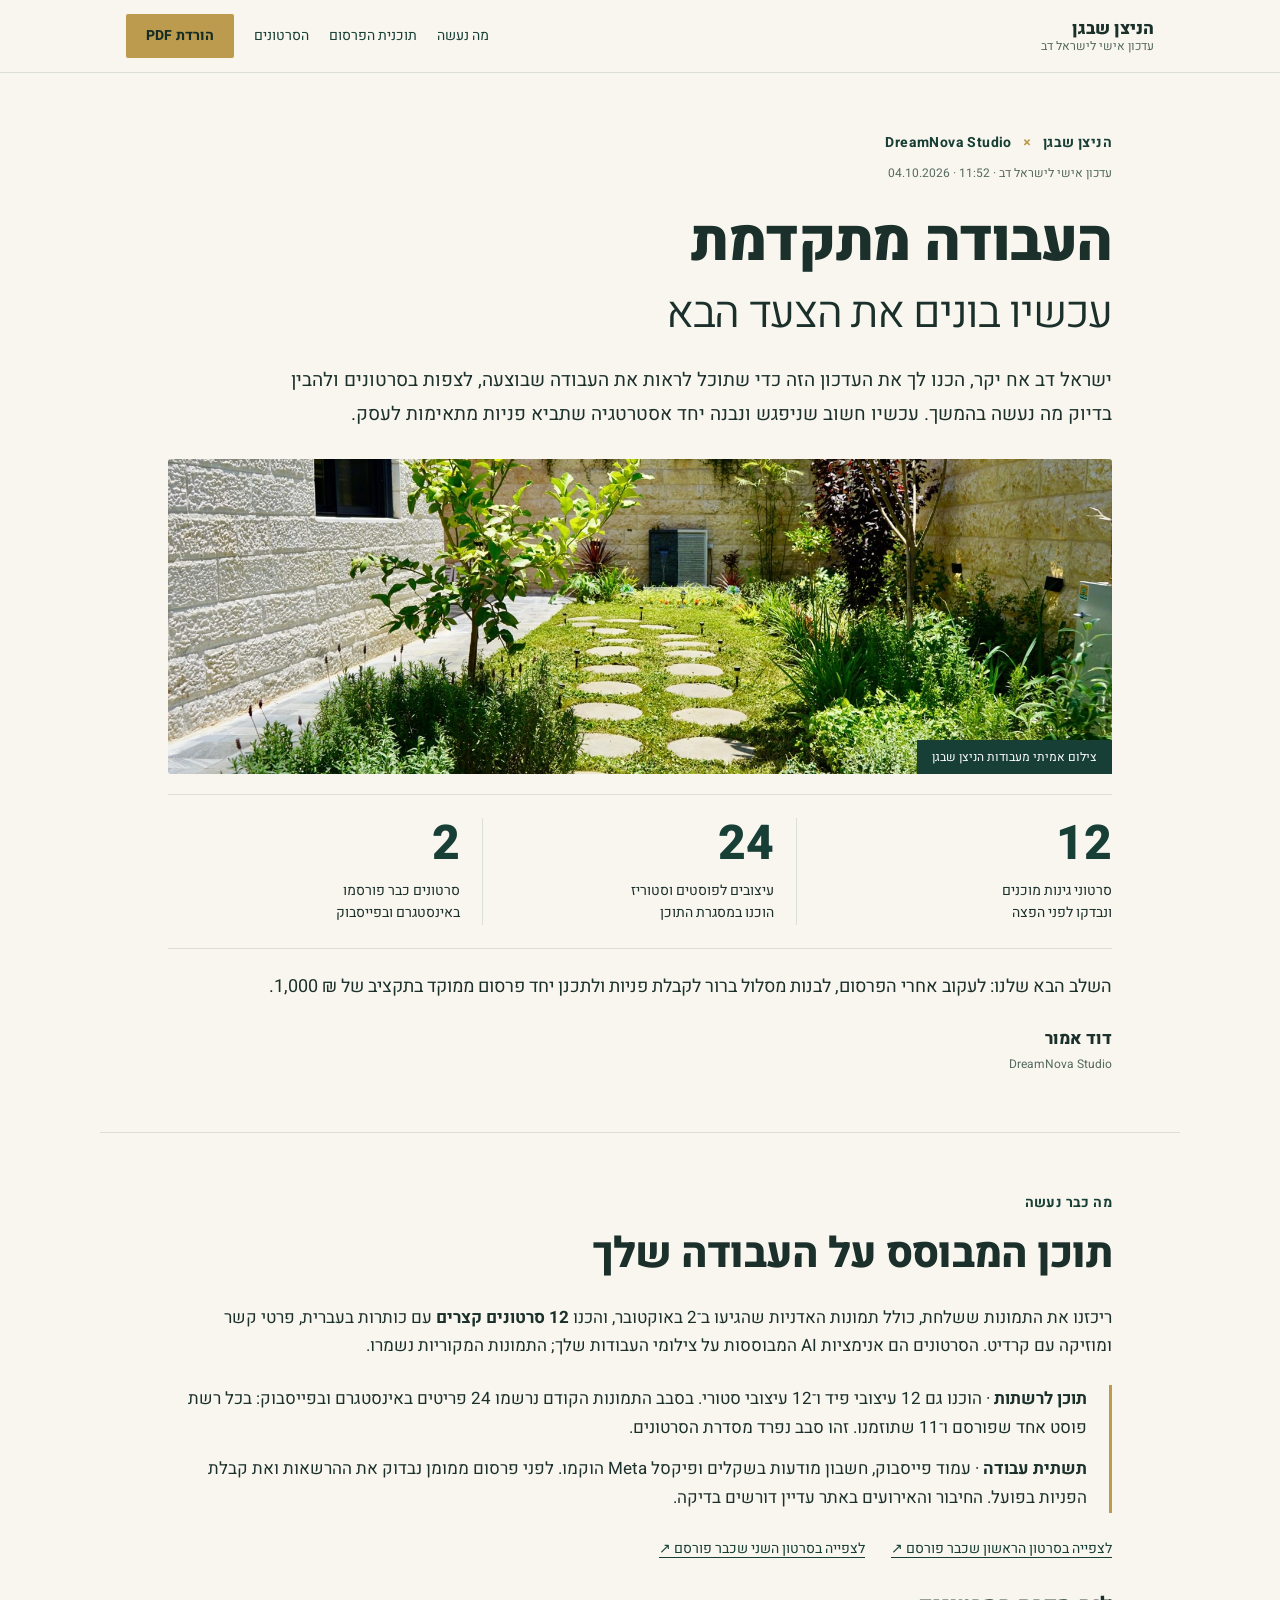
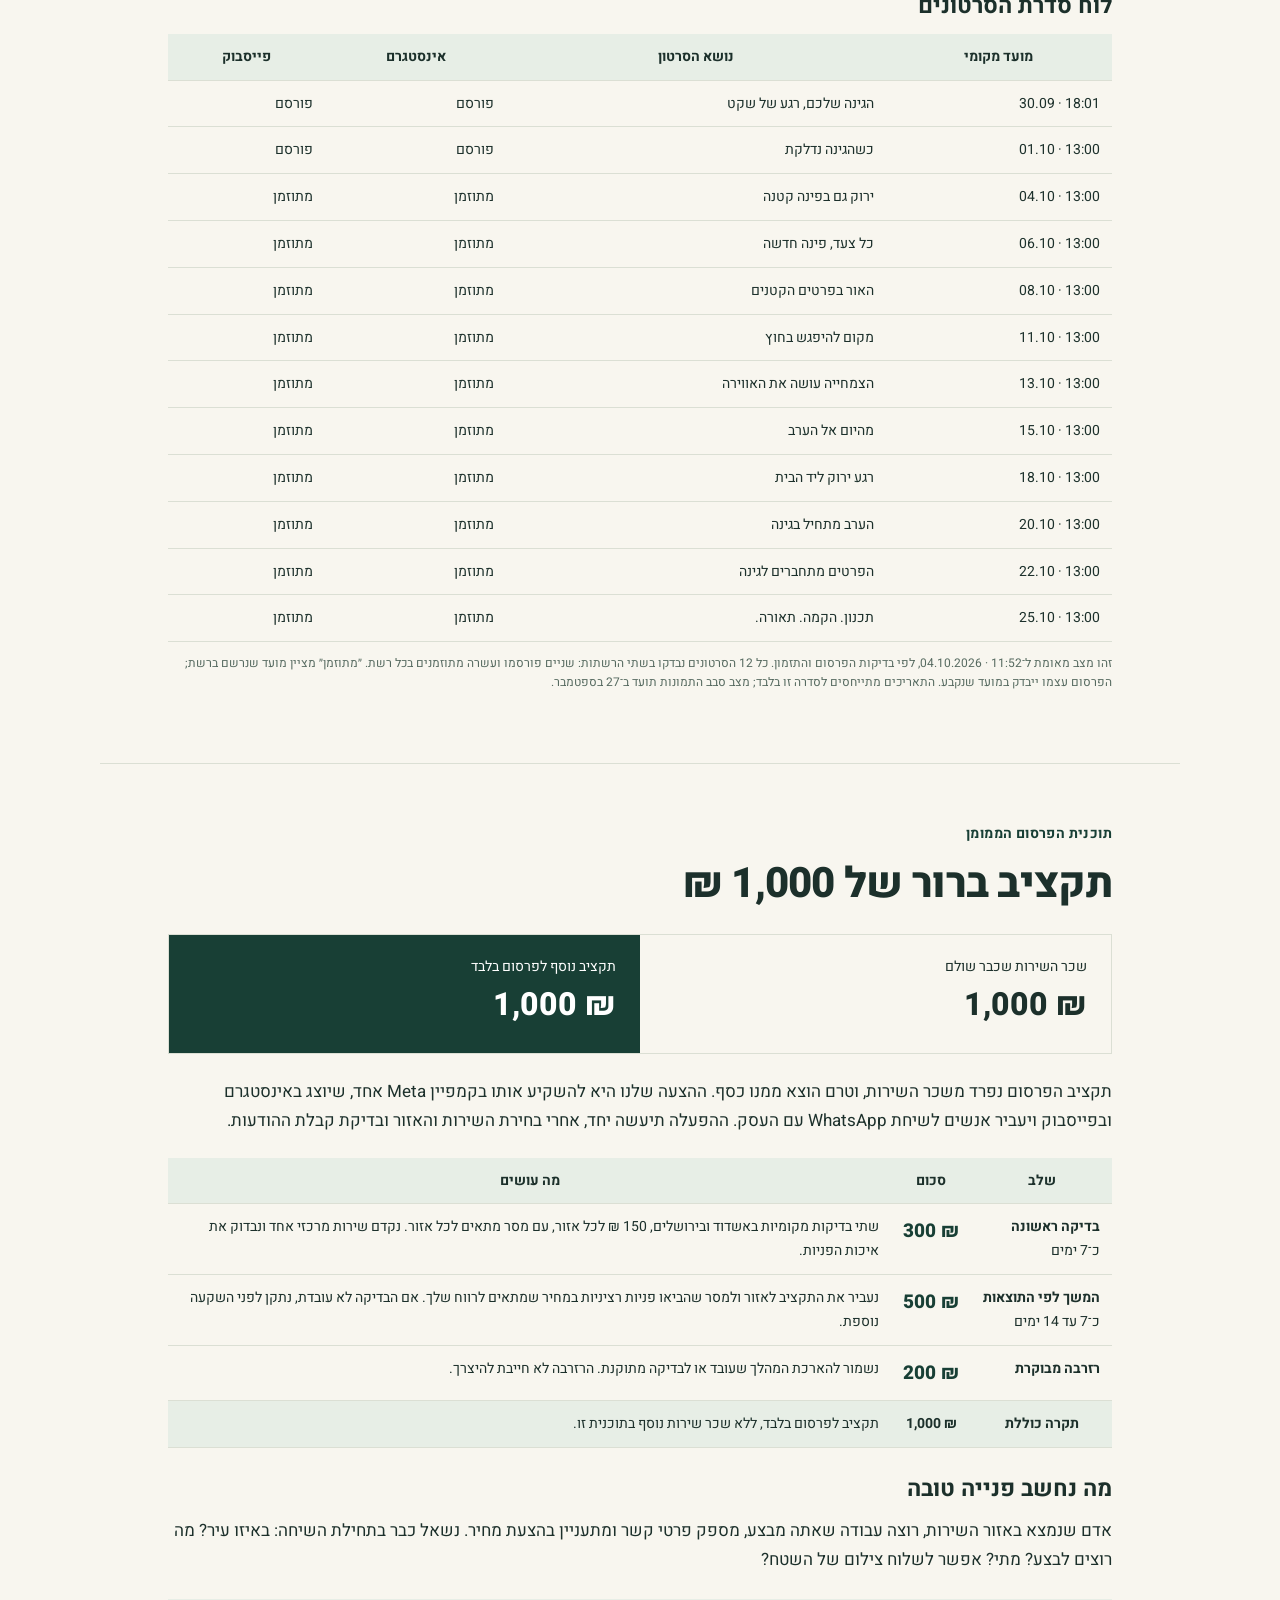
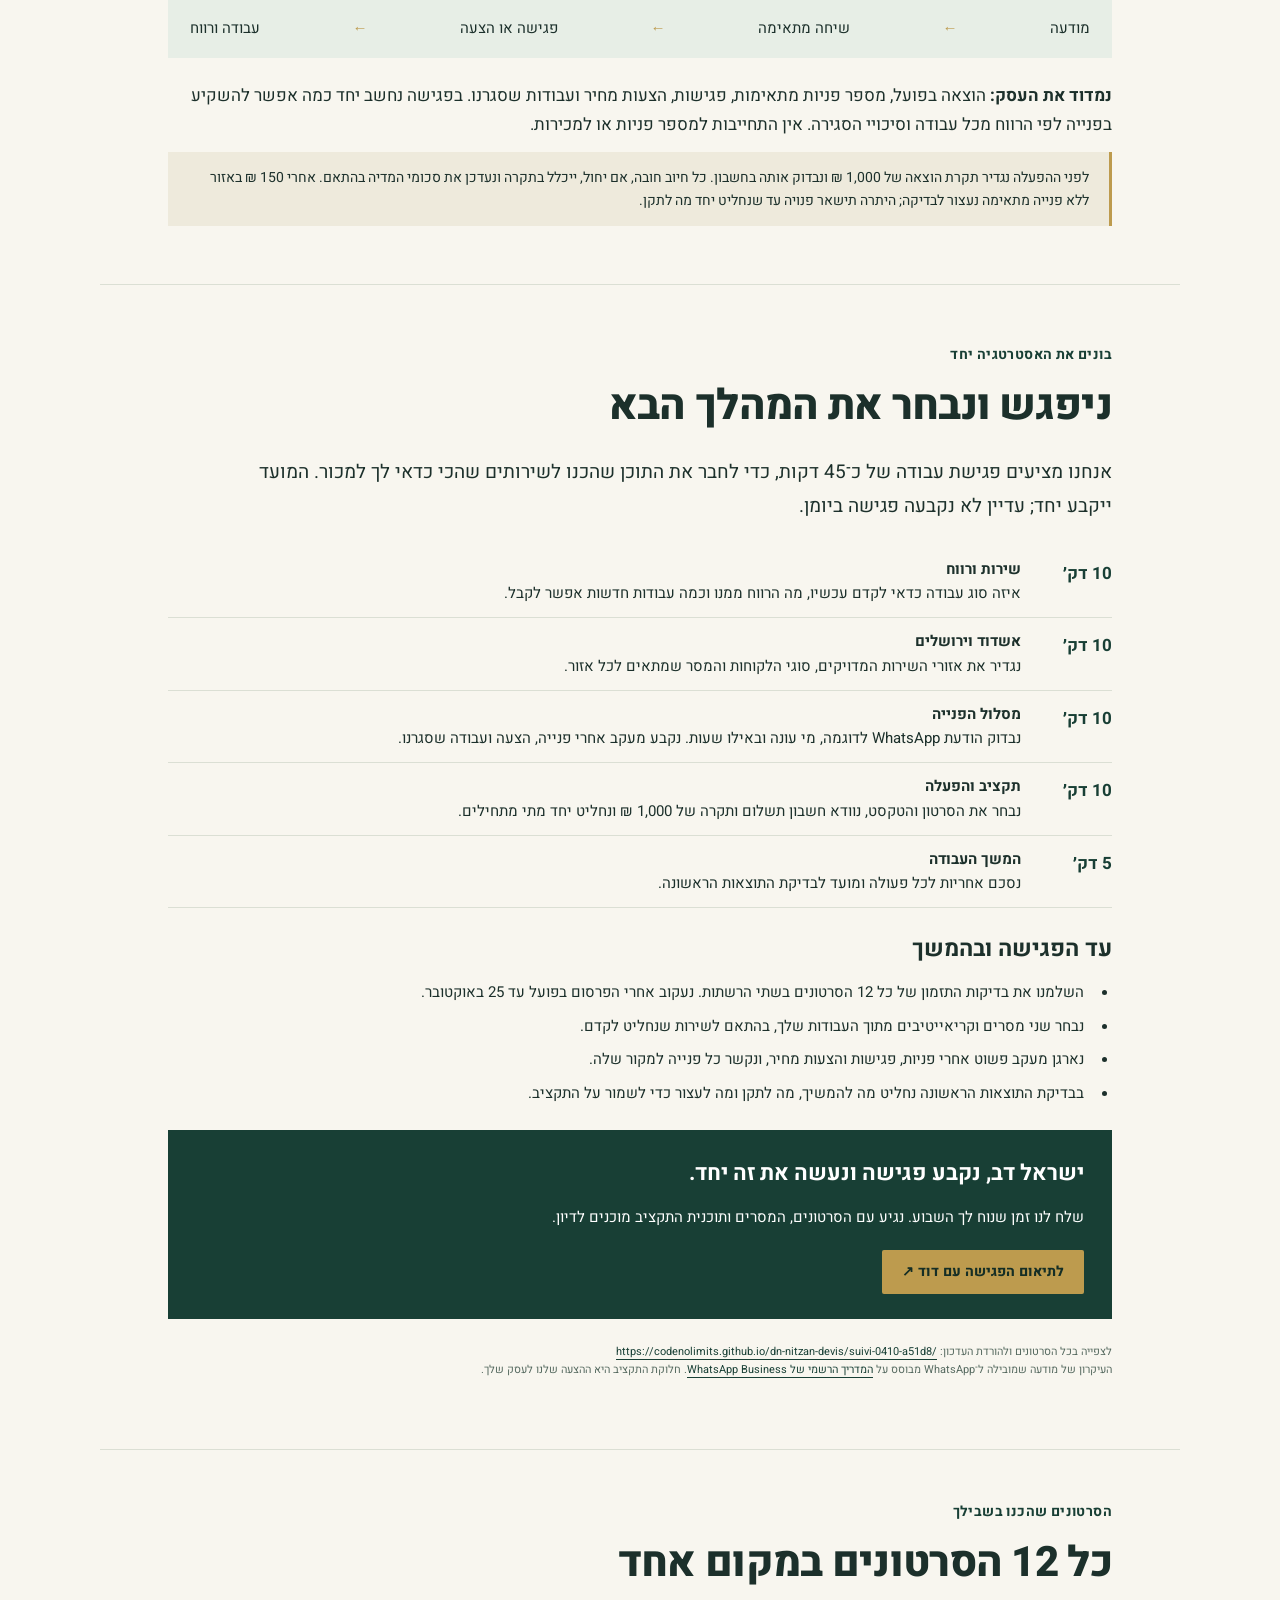
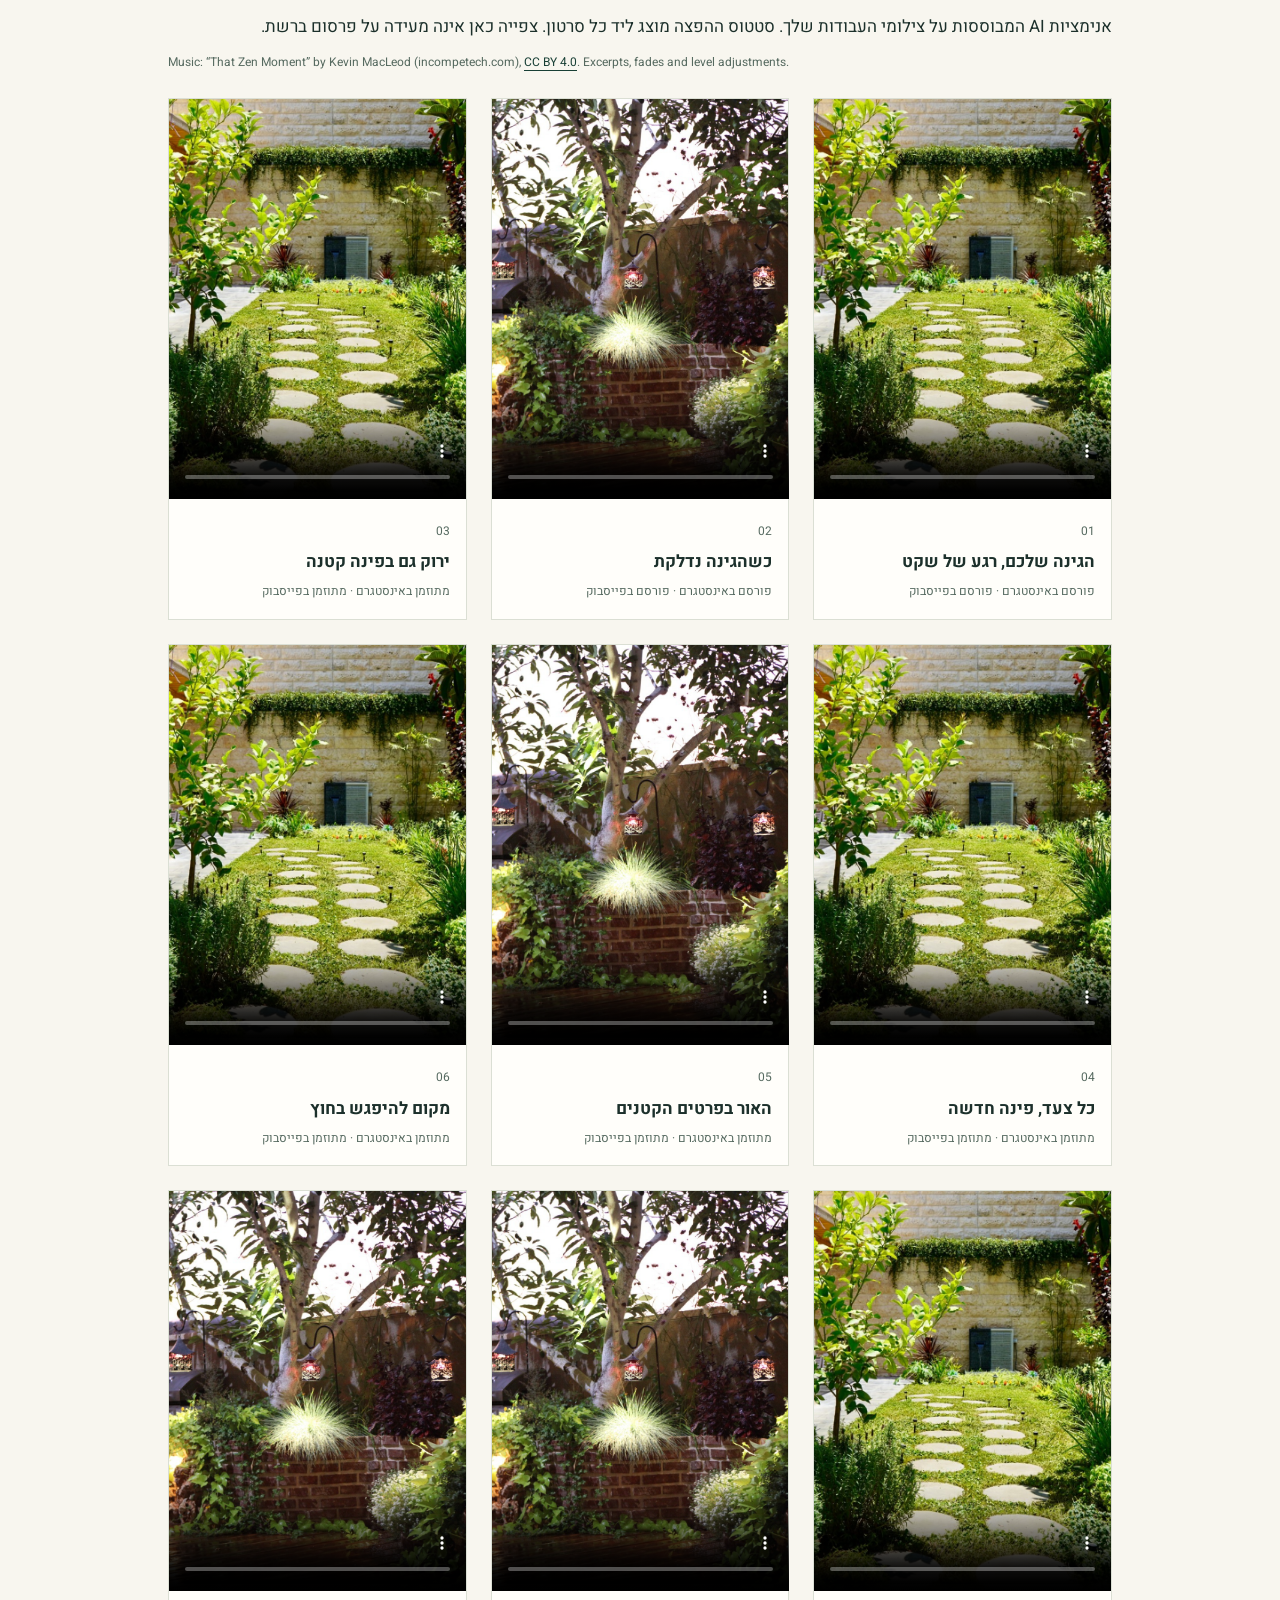
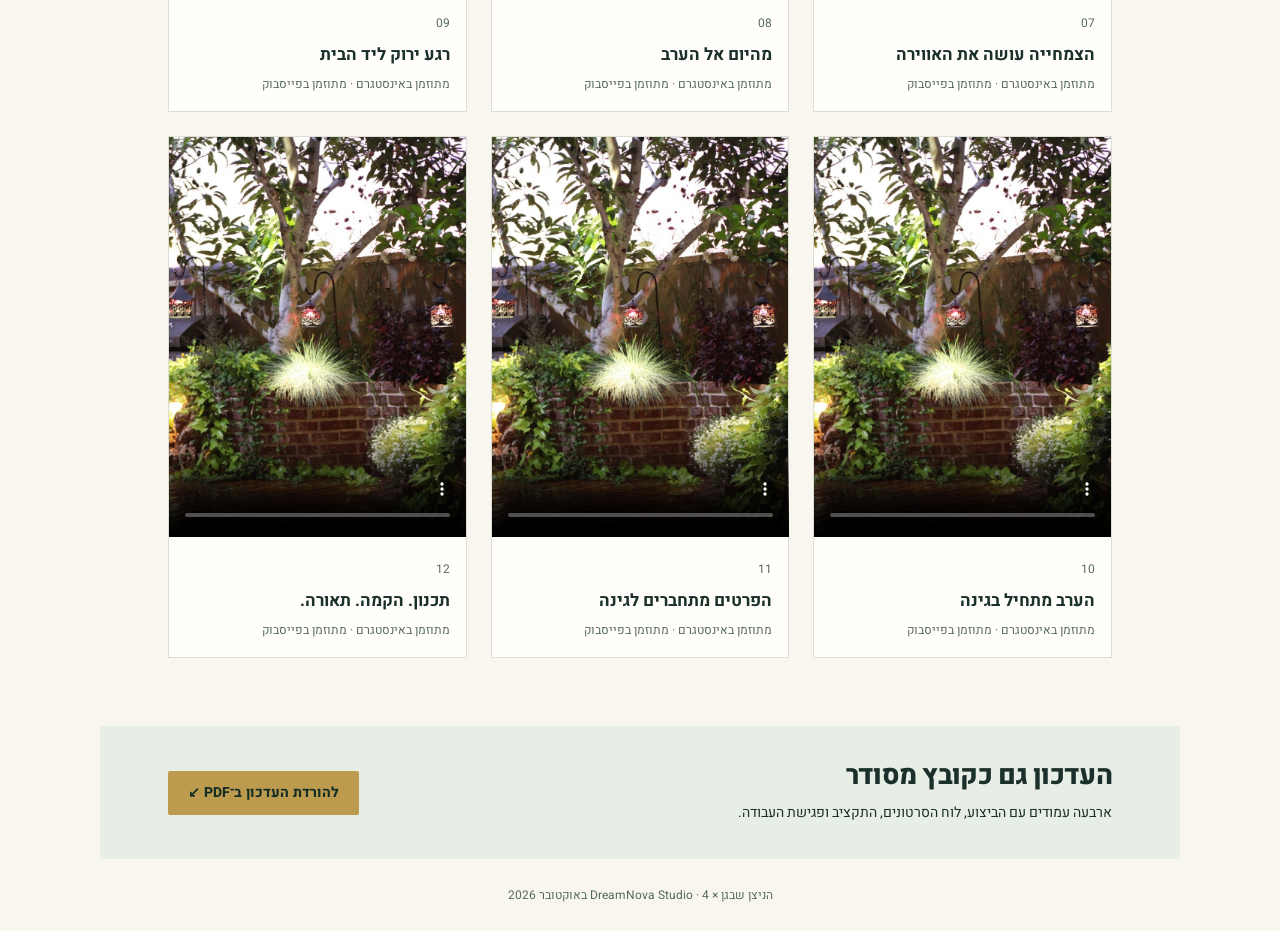
==== commit 5bfc3c7b: "docs: reflect verified scheduling of all twelve reels" ====
--- a/suivi-0410-a51d8/index.html
+++ b/suivi-0410-a51d8/index.html
@@ -11,12 +11,12 @@
 </style></head><body><header class="top"><div class="top-inner"><div class="brand">הניצן שבגן<small>עדכון אישי לישראל דב</small></div><nav aria-label="ניווט"><a href="#work">מה נעשה</a><a href="#budget">תוכנית הפרסום</a><a href="#films">הסרטונים</a><a class="button" href="ISRAEL_DOV_BILAN_HE.pdf">הורדת PDF</a></nav></div></header><main>
 <section class="sheet cover" id="update">
  <div class="eyebrow">הניצן שבגן <span>×</span> DreamNova Studio</div>
- <div class="date">עדכון אישי לישראל דב · <bdi>04.10.2026 · 11:32</bdi></div>
+ <div class="date">עדכון אישי לישראל דב · <bdi>04.10.2026 · 11:52</bdi></div>
  <h1>העבודה מתקדמת<br><em>עכשיו בונים את הצעד הבא</em></h1>
  <p class="intro">ישראל דב אח יקר, הכנו לך את העדכון הזה כדי שתוכל לראות את העבודה שבוצעה, לצפות בסרטונים ולהבין בדיוק מה נעשה בהמשך. עכשיו חשוב שניפגש ונבנה יחד אסטרטגיה שתביא פניות מתאימות לעסק.</p>
  <figure class="hero"><img src="assets/garden-01.jpg" alt="גינה מעבודות הניצן שבגן מתוך התמונות שישראל דב שלח"><figcaption>צילום אמיתי מעבודות הניצן שבגן</figcaption></figure>
  <div class="metrics"><div><strong>12</strong><span>סרטוני גינות מוכנים<br>ונבדקו לפני הפצה</span></div><div><strong>24</strong><span>עיצובים לפוסטים וסטוריז<br>הוכנו במסגרת התוכן</span></div><div><strong>2</strong><span>סרטונים כבר פורסמו<br>באינסטגרם ובפייסבוק</span></div></div>
- <p class="lead-message">השלב הבא שלנו: להשלים את התזמון, לבנות מסלול ברור לקבלת פניות ולתכנן יחד פרסום ממוקד בתקציב של <bdi>1,000 ₪</bdi>.</p>
+ <p class="lead-message">השלב הבא שלנו: לעקוב אחרי הפרסום, לבנות מסלול ברור לקבלת פניות ולתכנן יחד פרסום ממוקד בתקציב של <bdi>1,000 ₪</bdi>.</p>
  <div class="signature">דוד אמור <span>DreamNova Studio</span></div>
  <div class="page-foot">עדכון עבודה ותוכנית להמשך · 4 באוקטובר 2026 <span>01 / 04</span></div>
 </section>
@@ -26,8 +26,8 @@
  <div class="done-list"><p><strong>תוכן לרשתות</strong> · הוכנו גם 12 עיצובי פיד ו־12 עיצובי סטורי. בסבב התמונות הקודם נרשמו 24 פריטים באינסטגרם ובפייסבוק: בכל רשת פוסט אחד שפורסם ו־11 שתוזמנו. זהו סבב נפרד מסדרת הסרטונים.</p><p><strong>תשתית עבודה</strong> · עמוד פייסבוק, חשבון מודעות בשקלים ופיקסל Meta הוקמו. לפני פרסום ממומן נבדוק את ההרשאות ואת קבלת הפניות בפועל. החיבור והאירועים באתר עדיין דורשים בדיקה.</p></div>
  <div class="proof-links"><a href="https://www.instagram.com/reel/Dd6m6O6jgjg/">לצפייה בסרטון הראשון שכבר פורסם ↗</a><a href="https://www.instagram.com/reel/Dd8pUdmjWbf/">לצפייה בסרטון השני שכבר פורסם ↗</a></div>
  <h3 class="calendar-title">לוח סדרת הסרטונים</h3>
- <div class="table-wrap"><table><thead><tr><th>מועד מקומי</th><th>נושא הסרטון</th><th>אינסטגרם</th><th>פייסבוק</th></tr></thead><tbody><tr><td><bdi>30.09 · 18:01</bdi></td><td>הגינה שלכם, רגע של שקט</td><td>פורסם</td><td>פורסם</td></tr><tr><td><bdi>01.10 · 13:00</bdi></td><td>כשהגינה נדלקת</td><td>פורסם</td><td>פורסם</td></tr><tr><td><bdi>04.10 · 13:00</bdi></td><td>ירוק גם בפינה קטנה</td><td>מתוזמן</td><td>מתוזמן</td></tr><tr><td><bdi>06.10 · 13:00</bdi></td><td>כל צעד, פינה חדשה</td><td>מתוזמן</td><td>מתוזמן</td></tr><tr><td><bdi>08.10 · 13:00</bdi></td><td>האור בפרטים הקטנים</td><td>מתוזמן</td><td>מתוזמן</td></tr><tr><td><bdi>11.10 · 13:00</bdi></td><td>מקום להיפגש בחוץ</td><td>מתוזמן</td><td>מתוזמן</td></tr><tr><td><bdi>13.10 · 13:00</bdi></td><td>הצמחייה עושה את האווירה</td><td>מתוזמן</td><td>מתוזמן</td></tr><tr><td><bdi>15.10 · 13:00</bdi></td><td>מהיום אל הערב</td><td>בטיפול Meta</td><td>מתוזמן</td></tr><tr><td><bdi>18.10 · 13:00</bdi></td><td>רגע ירוק ליד הבית</td><td>בטיפול Meta</td><td>מתוזמן</td></tr><tr><td><bdi>20.10 · 13:00</bdi></td><td>הערב מתחיל בגינה</td><td>מתוזמן</td><td>מתוזמן</td></tr><tr><td><bdi>22.10 · 13:00</bdi></td><td>הפרטים מתחברים לגינה</td><td>מתוזמן</td><td>מתוזמן</td></tr><tr><td><bdi>25.10 · 13:00</bdi></td><td>תכנון. הקמה. תאורה.</td><td>בטיפול Meta</td><td>מתוזמן</td></tr></tbody></table></div>
- <p class="caption">זהו מצב מאומת ל־<bdi>04.10.2026 · 11:32</bdi>, לפי בדיקות הפרסום והתזמון. ״מתוזמן״ מציין מועד שנרשם ברשת, ו״בטיפול Meta״ מציין שעדיין נדרשת השלמת עיבוד ובדיקה. התאריכים מתייחסים לסדרה זו בלבד; מצב סבב התמונות תועד ב־27 בספטמבר.</p>
+ <div class="table-wrap"><table><thead><tr><th>מועד מקומי</th><th>נושא הסרטון</th><th>אינסטגרם</th><th>פייסבוק</th></tr></thead><tbody><tr><td><bdi>30.09 · 18:01</bdi></td><td>הגינה שלכם, רגע של שקט</td><td>פורסם</td><td>פורסם</td></tr><tr><td><bdi>01.10 · 13:00</bdi></td><td>כשהגינה נדלקת</td><td>פורסם</td><td>פורסם</td></tr><tr><td><bdi>04.10 · 13:00</bdi></td><td>ירוק גם בפינה קטנה</td><td>מתוזמן</td><td>מתוזמן</td></tr><tr><td><bdi>06.10 · 13:00</bdi></td><td>כל צעד, פינה חדשה</td><td>מתוזמן</td><td>מתוזמן</td></tr><tr><td><bdi>08.10 · 13:00</bdi></td><td>האור בפרטים הקטנים</td><td>מתוזמן</td><td>מתוזמן</td></tr><tr><td><bdi>11.10 · 13:00</bdi></td><td>מקום להיפגש בחוץ</td><td>מתוזמן</td><td>מתוזמן</td></tr><tr><td><bdi>13.10 · 13:00</bdi></td><td>הצמחייה עושה את האווירה</td><td>מתוזמן</td><td>מתוזמן</td></tr><tr><td><bdi>15.10 · 13:00</bdi></td><td>מהיום אל הערב</td><td>מתוזמן</td><td>מתוזמן</td></tr><tr><td><bdi>18.10 · 13:00</bdi></td><td>רגע ירוק ליד הבית</td><td>מתוזמן</td><td>מתוזמן</td></tr><tr><td><bdi>20.10 · 13:00</bdi></td><td>הערב מתחיל בגינה</td><td>מתוזמן</td><td>מתוזמן</td></tr><tr><td><bdi>22.10 · 13:00</bdi></td><td>הפרטים מתחברים לגינה</td><td>מתוזמן</td><td>מתוזמן</td></tr><tr><td><bdi>25.10 · 13:00</bdi></td><td>תכנון. הקמה. תאורה.</td><td>מתוזמן</td><td>מתוזמן</td></tr></tbody></table></div>
+ <p class="caption">זהו מצב מאומת ל־<bdi>04.10.2026 · 11:52</bdi>, לפי בדיקות הפרסום והתזמון. כל 12 הסרטונים נבדקו בשתי הרשתות: שניים פורסמו ועשרה מתוזמנים בכל רשת. ״מתוזמן״ מציין מועד שנרשם ברשת; הפרסום עצמו ייבדק במועד שנקבע. התאריכים מתייחסים לסדרה זו בלבד; מצב סבב התמונות תועד ב־27 בספטמבר.</p>
  <div class="page-foot">הניצן שבגן · ביצוע ותזמון <span>02 / 04</span></div>
 </section>
 <section class="sheet" id="budget">
@@ -46,8 +46,8 @@
  <p class="intro">אנחנו מציעים פגישת עבודה של כ־45 דקות, כדי לחבר את התוכן שהכנו לשירותים שהכי כדאי לך למכור. המועד ייקבע יחד; עדיין לא נקבעה פגישה ביומן.</p>
  <div class="agenda"><div><b>10 דק׳</b><p><strong>שירות ורווח</strong><br>איזה סוג עבודה כדאי לקדם עכשיו, מה הרווח ממנו וכמה עבודות חדשות אפשר לקבל.</p></div><div><b>10 דק׳</b><p><strong>אשדוד וירושלים</strong><br>נגדיר את אזורי השירות המדויקים, סוגי הלקוחות והמסר שמתאים לכל אזור.</p></div><div><b>10 דק׳</b><p><strong>מסלול הפנייה</strong><br>נבדוק הודעת WhatsApp לדוגמה, מי עונה ובאילו שעות. נקבע מעקב אחרי פנייה, הצעה ועבודה שסגרנו.</p></div><div><b>10 דק׳</b><p><strong>תקציב והפעלה</strong><br>נבחר את הסרטון והטקסט, נוודא חשבון תשלום ותקרה של 1,000 ₪ ונחליט יחד מתי מתחילים.</p></div><div><b>5 דק׳</b><p><strong>המשך העבודה</strong><br>נסכם אחריות לכל פעולה ומועד לבדיקת התוצאות הראשונה.</p></div></div>
  <h3>עד הפגישה ובהמשך</h3>
- <ul class="next"><li>נשלים את בדיקות התזמון והפרסום של סדרת הסרטונים ונעקוב אחרי המועדים עד 25 באוקטובר.</li><li>נבחר שני מסרים וקריאייטיבים מתוך העבודות שלך, בהתאם לשירות שנחליט לקדם.</li><li>נארגן מעקב פשוט אחרי פניות, פגישות והצעות מחיר, ונקשר כל פנייה למקור שלה.</li><li>בבדיקת התוצאות הראשונה נחליט מה להמשיך, מה לתקן ומה לעצור כדי לשמור על התקציב.</li></ul>
+ <ul class="next"><li>השלמנו את בדיקות התזמון של כל 12 הסרטונים בשתי הרשתות. נעקוב אחרי הפרסום בפועל עד 25 באוקטובר.</li><li>נבחר שני מסרים וקריאייטיבים מתוך העבודות שלך, בהתאם לשירות שנחליט לקדם.</li><li>נארגן מעקב פשוט אחרי פניות, פגישות והצעות מחיר, ונקשר כל פנייה למקור שלה.</li><li>בבדיקת התוצאות הראשונה נחליט מה להמשיך, מה לתקן ומה לעצור כדי לשמור על התקציב.</li></ul>
  <div class="meeting-box"><strong>ישראל דב, נקבע פגישה ונעשה את זה יחד.</strong><p>שלח לנו זמן שנוח לך השבוע. נגיע עם הסרטונים, המסרים ותוכנית התקציב מוכנים לדיון.</p><a class="button" href="https://wa.me/972584921492?text=%D7%93%D7%95%D7%93%2C%20%D7%91%D7%95%D7%90%20%D7%A0%D7%A7%D7%91%D7%A2%20%D7%A4%D7%92%D7%99%D7%A9%D7%94%20%D7%A2%D7%9C%20%D7%94%D7%A0%D7%99%D7%A6%D7%9F%20%D7%A9%D7%91%D7%92%D7%9F">לתיאום הפגישה עם דוד ↗</a></div>
  <p class="sources">לצפייה בכל הסרטונים ולהורדת העדכון: <a href="https://codenolimits.github.io/dn-nitzan-devis/suivi-0410-a51d8/"><bdi>https://codenolimits.github.io/dn-nitzan-devis/suivi-0410-a51d8/</bdi></a><br>העיקרון של מודעה שמובילה ל־WhatsApp מבוסס על <a href="https://whatsappbusiness.com/resources/resource-library/ads-that-click-to-whatsapp-smb-guide/">המדריך הרשמי של WhatsApp Business</a>. חלוקת התקציב היא ההצעה שלנו לעסק שלך.</p>
  <div class="page-foot">דוד אמור · DreamNova Studio · הניצן שבגן <span>04 / 04</span></div>
-</section><section class="gallery" id="films"><header><div class="eyebrow">הסרטונים שהכנו בשבילך</div><h2>כל 12 הסרטונים במקום אחד</h2><p>אנימציות AI המבוססות על צילומי העבודות שלך. סטטוס ההפצה מוצג ליד כל סרטון. צפייה כאן אינה מעידה על פרסום ברשת.</p><p class="caption" dir="ltr">Music: “That Zen Moment” by Kevin MacLeod (incompetech.com), <a href="https://creativecommons.org/licenses/by/4.0/">CC BY 4.0</a>. Excerpts, fades and level adjustments.</p></header><div class="gallery-grid"><article class="film"><video controls playsinline preload="none" poster="assets/garden-01.jpg"><source src="videos/REEL_01.mp4" type="video/mp4"></video><div><span class="film-no"><bdi>01</bdi></span><h3>הגינה שלכם, רגע של שקט</h3><p>פורסם באינסטגרם · פורסם בפייסבוק</p></div></article><article class="film"><video controls playsinline preload="none" poster="assets/garden-07.jpg"><source src="videos/REEL_02.mp4" type="video/mp4"></video><div><span class="film-no"><bdi>02</bdi></span><h3>כשהגינה נדלקת</h3><p>פורסם באינסטגרם · פורסם בפייסבוק</p></div></article><article class="film"><video controls playsinline preload="none" poster="assets/garden-01.jpg"><source src="videos/REEL_03.mp4" type="video/mp4"></video><div><span class="film-no"><bdi>03</bdi></span><h3>ירוק גם בפינה קטנה</h3><p>מתוזמן באינסטגרם · מתוזמן בפייסבוק</p></div></article><article class="film"><video controls playsinline preload="none" poster="assets/garden-01.jpg"><source src="videos/REEL_04.mp4" type="video/mp4"></video><div><span class="film-no"><bdi>04</bdi></span><h3>כל צעד, פינה חדשה</h3><p>מתוזמן באינסטגרם · מתוזמן בפייסבוק</p></div></article><article class="film"><video controls playsinline preload="none" poster="assets/garden-07.jpg"><source src="videos/REEL_05.mp4" type="video/mp4"></video><div><span class="film-no"><bdi>05</bdi></span><h3>האור בפרטים הקטנים</h3><p>מתוזמן באינסטגרם · מתוזמן בפייסבוק</p></div></article><article class="film"><video controls playsinline preload="none" poster="assets/garden-01.jpg"><source src="videos/REEL_06.mp4" type="video/mp4"></video><div><span class="film-no"><bdi>06</bdi></span><h3>מקום להיפגש בחוץ</h3><p>מתוזמן באינסטגרם · מתוזמן בפייסבוק</p></div></article><article class="film"><video controls playsinline preload="none" poster="assets/garden-01.jpg"><source src="videos/REEL_07.mp4" type="video/mp4"></video><div><span class="film-no"><bdi>07</bdi></span><h3>הצמחייה עושה את האווירה</h3><p>מתוזמן באינסטגרם · מתוזמן בפייסבוק</p></div></article><article class="film"><video controls playsinline preload="none" poster="assets/garden-07.jpg"><source src="videos/REEL_08.mp4" type="video/mp4"></video><div><span class="film-no"><bdi>08</bdi></span><h3>מהיום אל הערב</h3><p>בטיפול Meta באינסטגרם · מתוזמן בפייסבוק</p></div></article><article class="film"><video controls playsinline preload="none" poster="assets/garden-07.jpg"><source src="videos/REEL_09.mp4" type="video/mp4"></video><div><span class="film-no"><bdi>09</bdi></span><h3>רגע ירוק ליד הבית</h3><p>בטיפול Meta באינסטגרם · מתוזמן בפייסבוק</p></div></article><article class="film"><video controls playsinline preload="none" poster="assets/garden-07.jpg"><source src="videos/REEL_10.mp4" type="video/mp4"></video><div><span class="film-no"><bdi>10</bdi></span><h3>הערב מתחיל בגינה</h3><p>מתוזמן באינסטגרם · מתוזמן בפייסבוק</p></div></article><article class="film"><video controls playsinline preload="none" poster="assets/garden-07.jpg"><source src="videos/REEL_11.mp4" type="video/mp4"></video><div><span class="film-no"><bdi>11</bdi></span><h3>הפרטים מתחברים לגינה</h3><p>מתוזמן באינסטגרם · מתוזמן בפייסבוק</p></div></article><article class="film"><video controls playsinline preload="none" poster="assets/garden-07.jpg"><source src="videos/REEL_12.mp4" type="video/mp4"></video><div><span class="film-no"><bdi>12</bdi></span><h3>תכנון. הקמה. תאורה.</h3><p>בטיפול Meta באינסטגרם · מתוזמן בפייסבוק</p></div></article></div></section><section class="download"><div><h2>העדכון גם כקובץ מסודר</h2><p>ארבעה עמודים עם הביצוע, לוח הסרטונים, התקציב ופגישת העבודה.</p></div><a class="button" href="ISRAEL_DOV_BILAN_HE.pdf" download>להורדת העדכון ב־PDF ↙</a></section></main><footer class="site-footer">הניצן שבגן × DreamNova Studio · 4 באוקטובר 2026</footer></body></html>+</section><section class="gallery" id="films"><header><div class="eyebrow">הסרטונים שהכנו בשבילך</div><h2>כל 12 הסרטונים במקום אחד</h2><p>אנימציות AI המבוססות על צילומי העבודות שלך. סטטוס ההפצה מוצג ליד כל סרטון. צפייה כאן אינה מעידה על פרסום ברשת.</p><p class="caption" dir="ltr">Music: “That Zen Moment” by Kevin MacLeod (incompetech.com), <a href="https://creativecommons.org/licenses/by/4.0/">CC BY 4.0</a>. Excerpts, fades and level adjustments.</p></header><div class="gallery-grid"><article class="film"><video controls playsinline preload="none" poster="assets/garden-01.jpg"><source src="videos/REEL_01.mp4" type="video/mp4"></video><div><span class="film-no"><bdi>01</bdi></span><h3>הגינה שלכם, רגע של שקט</h3><p>פורסם באינסטגרם · פורסם בפייסבוק</p></div></article><article class="film"><video controls playsinline preload="none" poster="assets/garden-07.jpg"><source src="videos/REEL_02.mp4" type="video/mp4"></video><div><span class="film-no"><bdi>02</bdi></span><h3>כשהגינה נדלקת</h3><p>פורסם באינסטגרם · פורסם בפייסבוק</p></div></article><article class="film"><video controls playsinline preload="none" poster="assets/garden-01.jpg"><source src="videos/REEL_03.mp4" type="video/mp4"></video><div><span class="film-no"><bdi>03</bdi></span><h3>ירוק גם בפינה קטנה</h3><p>מתוזמן באינסטגרם · מתוזמן בפייסבוק</p></div></article><article class="film"><video controls playsinline preload="none" poster="assets/garden-01.jpg"><source src="videos/REEL_04.mp4" type="video/mp4"></video><div><span class="film-no"><bdi>04</bdi></span><h3>כל צעד, פינה חדשה</h3><p>מתוזמן באינסטגרם · מתוזמן בפייסבוק</p></div></article><article class="film"><video controls playsinline preload="none" poster="assets/garden-07.jpg"><source src="videos/REEL_05.mp4" type="video/mp4"></video><div><span class="film-no"><bdi>05</bdi></span><h3>האור בפרטים הקטנים</h3><p>מתוזמן באינסטגרם · מתוזמן בפייסבוק</p></div></article><article class="film"><video controls playsinline preload="none" poster="assets/garden-01.jpg"><source src="videos/REEL_06.mp4" type="video/mp4"></video><div><span class="film-no"><bdi>06</bdi></span><h3>מקום להיפגש בחוץ</h3><p>מתוזמן באינסטגרם · מתוזמן בפייסבוק</p></div></article><article class="film"><video controls playsinline preload="none" poster="assets/garden-01.jpg"><source src="videos/REEL_07.mp4" type="video/mp4"></video><div><span class="film-no"><bdi>07</bdi></span><h3>הצמחייה עושה את האווירה</h3><p>מתוזמן באינסטגרם · מתוזמן בפייסבוק</p></div></article><article class="film"><video controls playsinline preload="none" poster="assets/garden-07.jpg"><source src="videos/REEL_08.mp4" type="video/mp4"></video><div><span class="film-no"><bdi>08</bdi></span><h3>מהיום אל הערב</h3><p>מתוזמן באינסטגרם · מתוזמן בפייסבוק</p></div></article><article class="film"><video controls playsinline preload="none" poster="assets/garden-07.jpg"><source src="videos/REEL_09.mp4" type="video/mp4"></video><div><span class="film-no"><bdi>09</bdi></span><h3>רגע ירוק ליד הבית</h3><p>מתוזמן באינסטגרם · מתוזמן בפייסבוק</p></div></article><article class="film"><video controls playsinline preload="none" poster="assets/garden-07.jpg"><source src="videos/REEL_10.mp4" type="video/mp4"></video><div><span class="film-no"><bdi>10</bdi></span><h3>הערב מתחיל בגינה</h3><p>מתוזמן באינסטגרם · מתוזמן בפייסבוק</p></div></article><article class="film"><video controls playsinline preload="none" poster="assets/garden-07.jpg"><source src="videos/REEL_11.mp4" type="video/mp4"></video><div><span class="film-no"><bdi>11</bdi></span><h3>הפרטים מתחברים לגינה</h3><p>מתוזמן באינסטגרם · מתוזמן בפייסבוק</p></div></article><article class="film"><video controls playsinline preload="none" poster="assets/garden-07.jpg"><source src="videos/REEL_12.mp4" type="video/mp4"></video><div><span class="film-no"><bdi>12</bdi></span><h3>תכנון. הקמה. תאורה.</h3><p>מתוזמן באינסטגרם · מתוזמן בפייסבוק</p></div></article></div></section><section class="download"><div><h2>העדכון גם כקובץ מסודר</h2><p>ארבעה עמודים עם הביצוע, לוח הסרטונים, התקציב ופגישת העבודה.</p></div><a class="button" href="ISRAEL_DOV_BILAN_HE.pdf" download>להורדת העדכון ב־PDF ↙</a></section></main><footer class="site-footer">הניצן שבגן × DreamNova Studio · 4 באוקטובר 2026</footer></body></html>
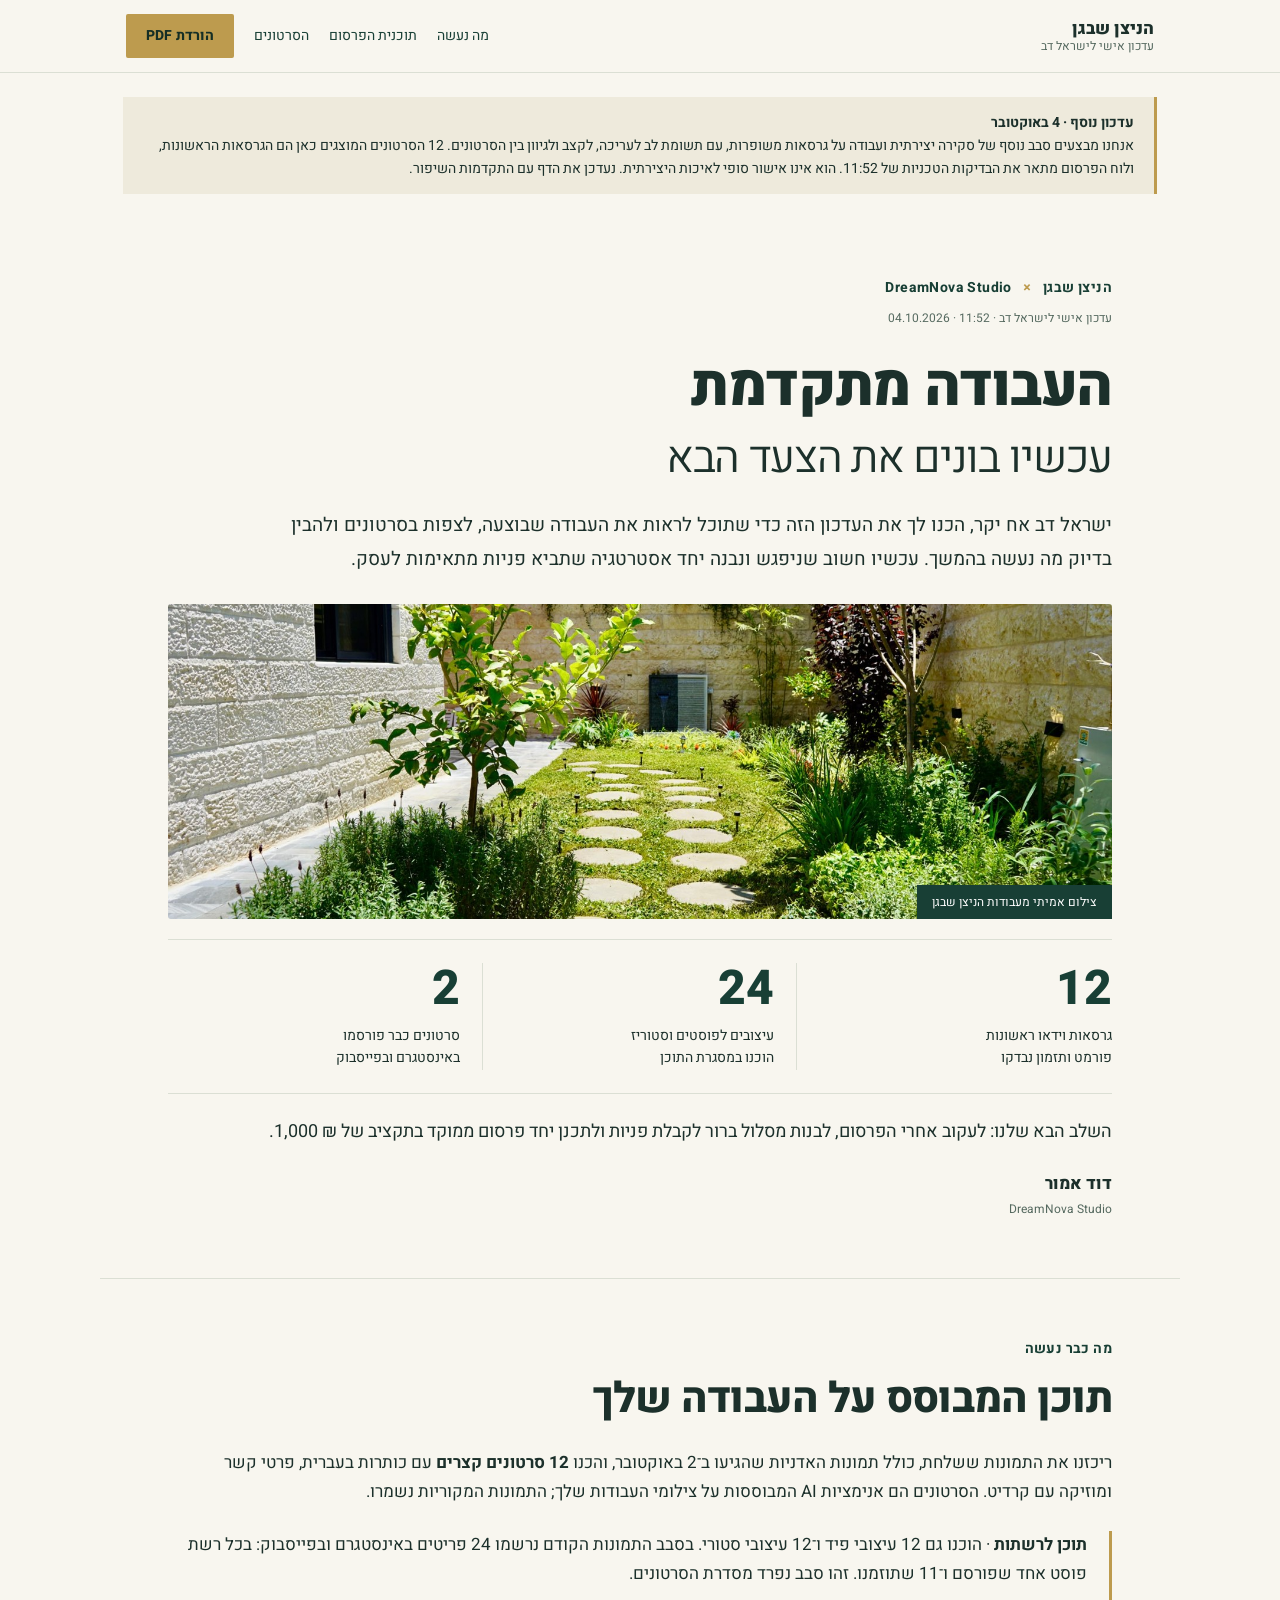
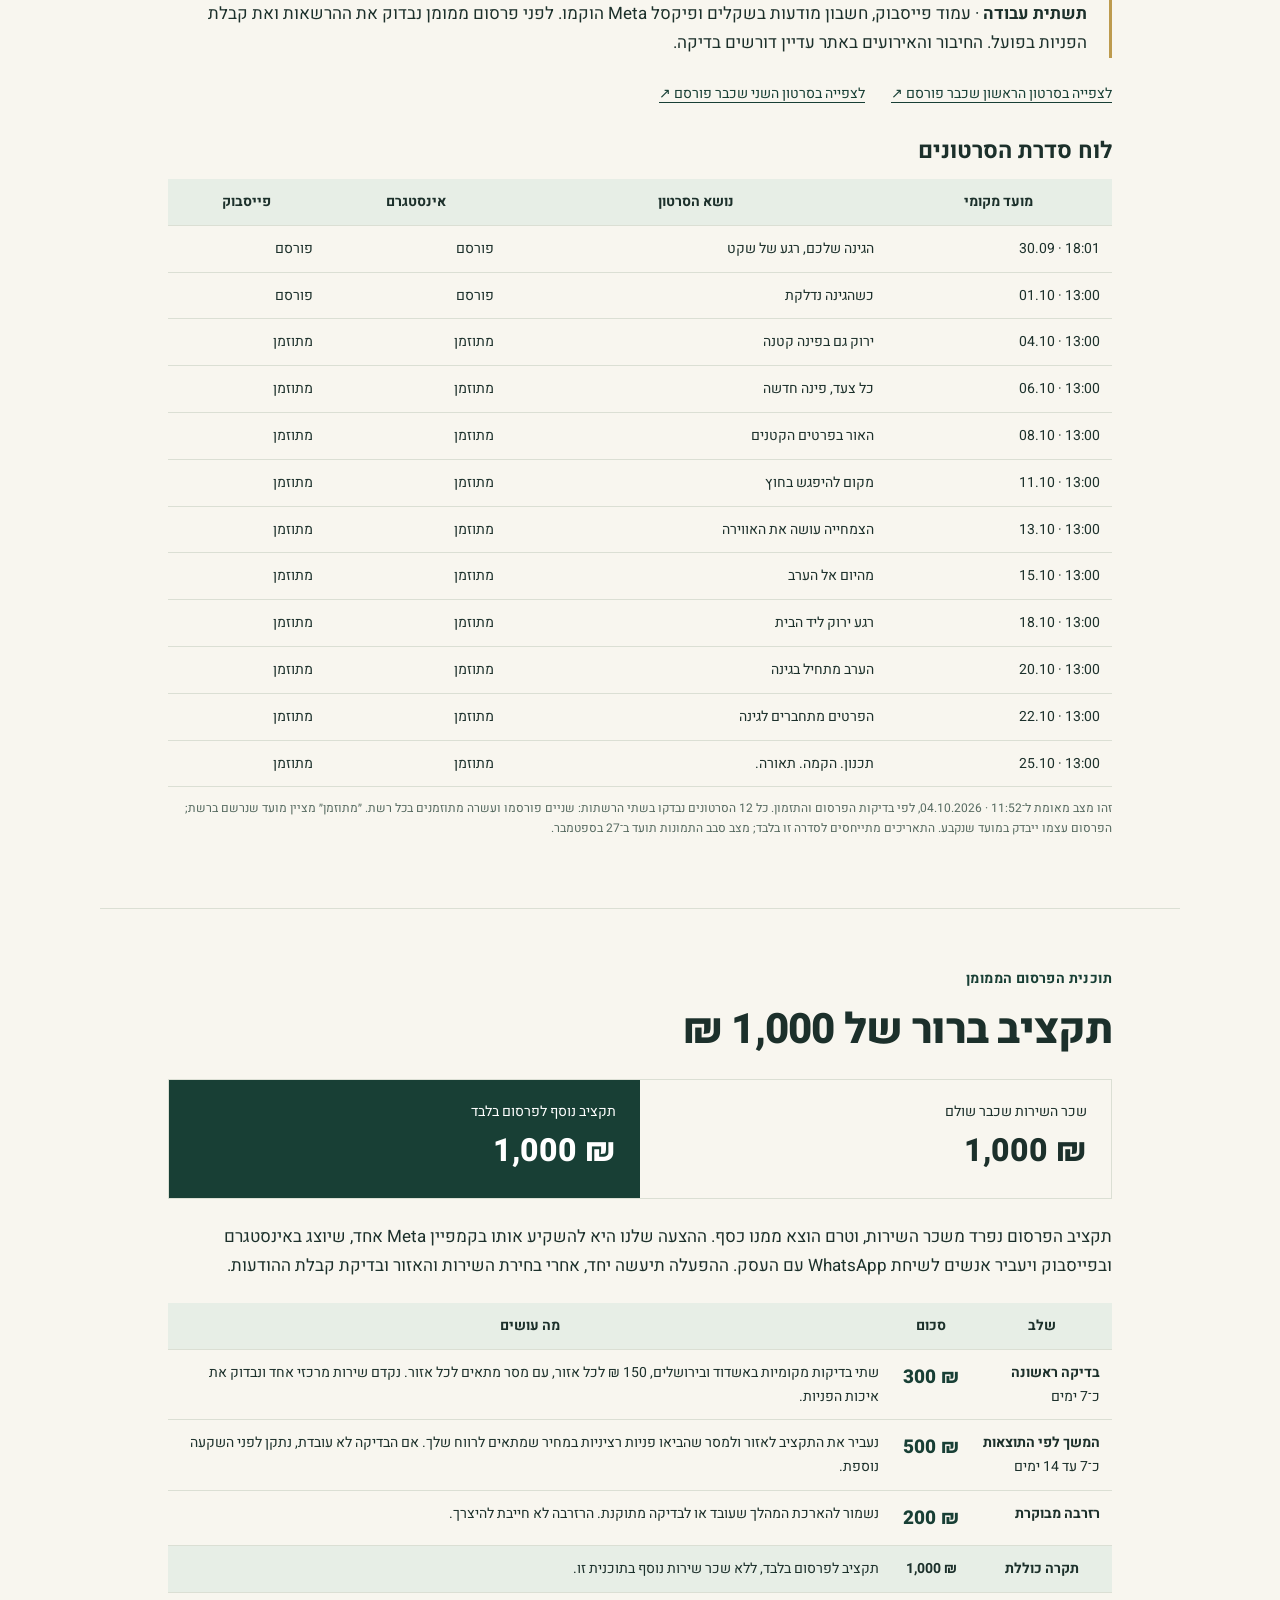
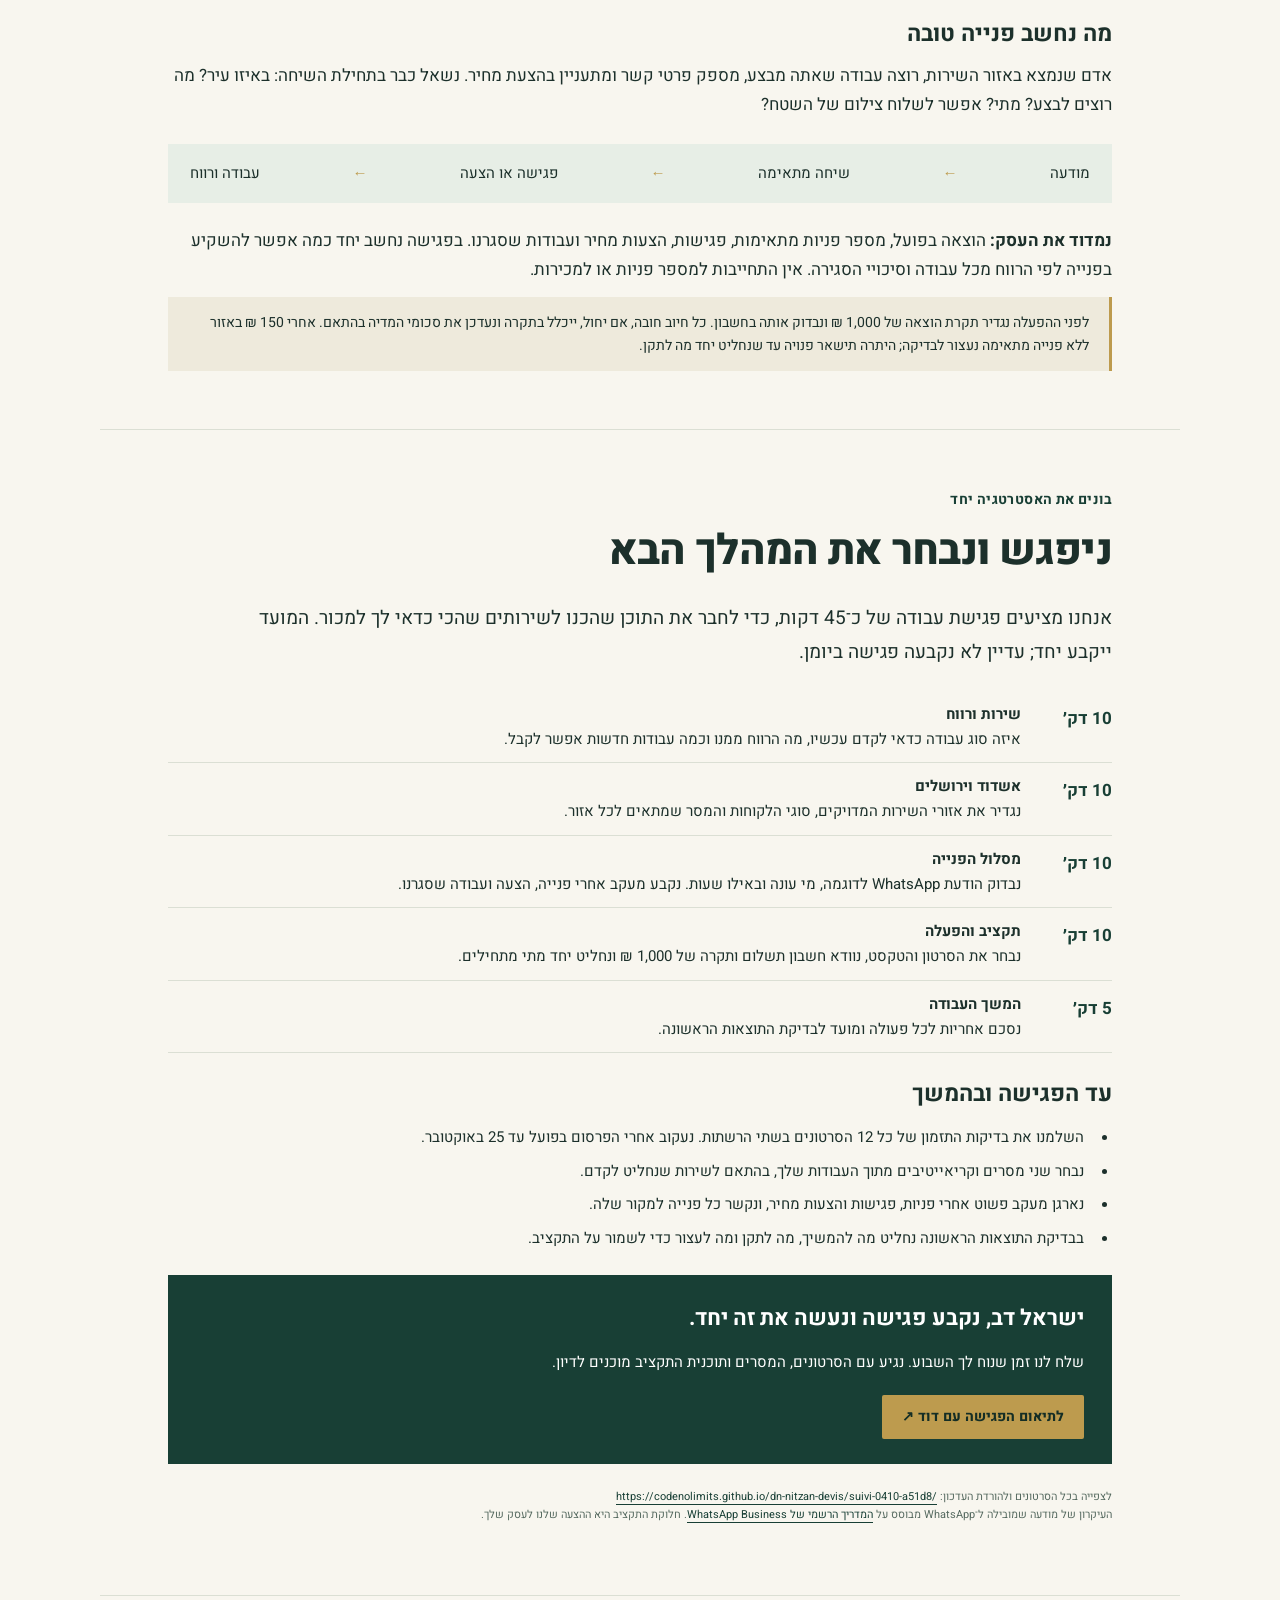
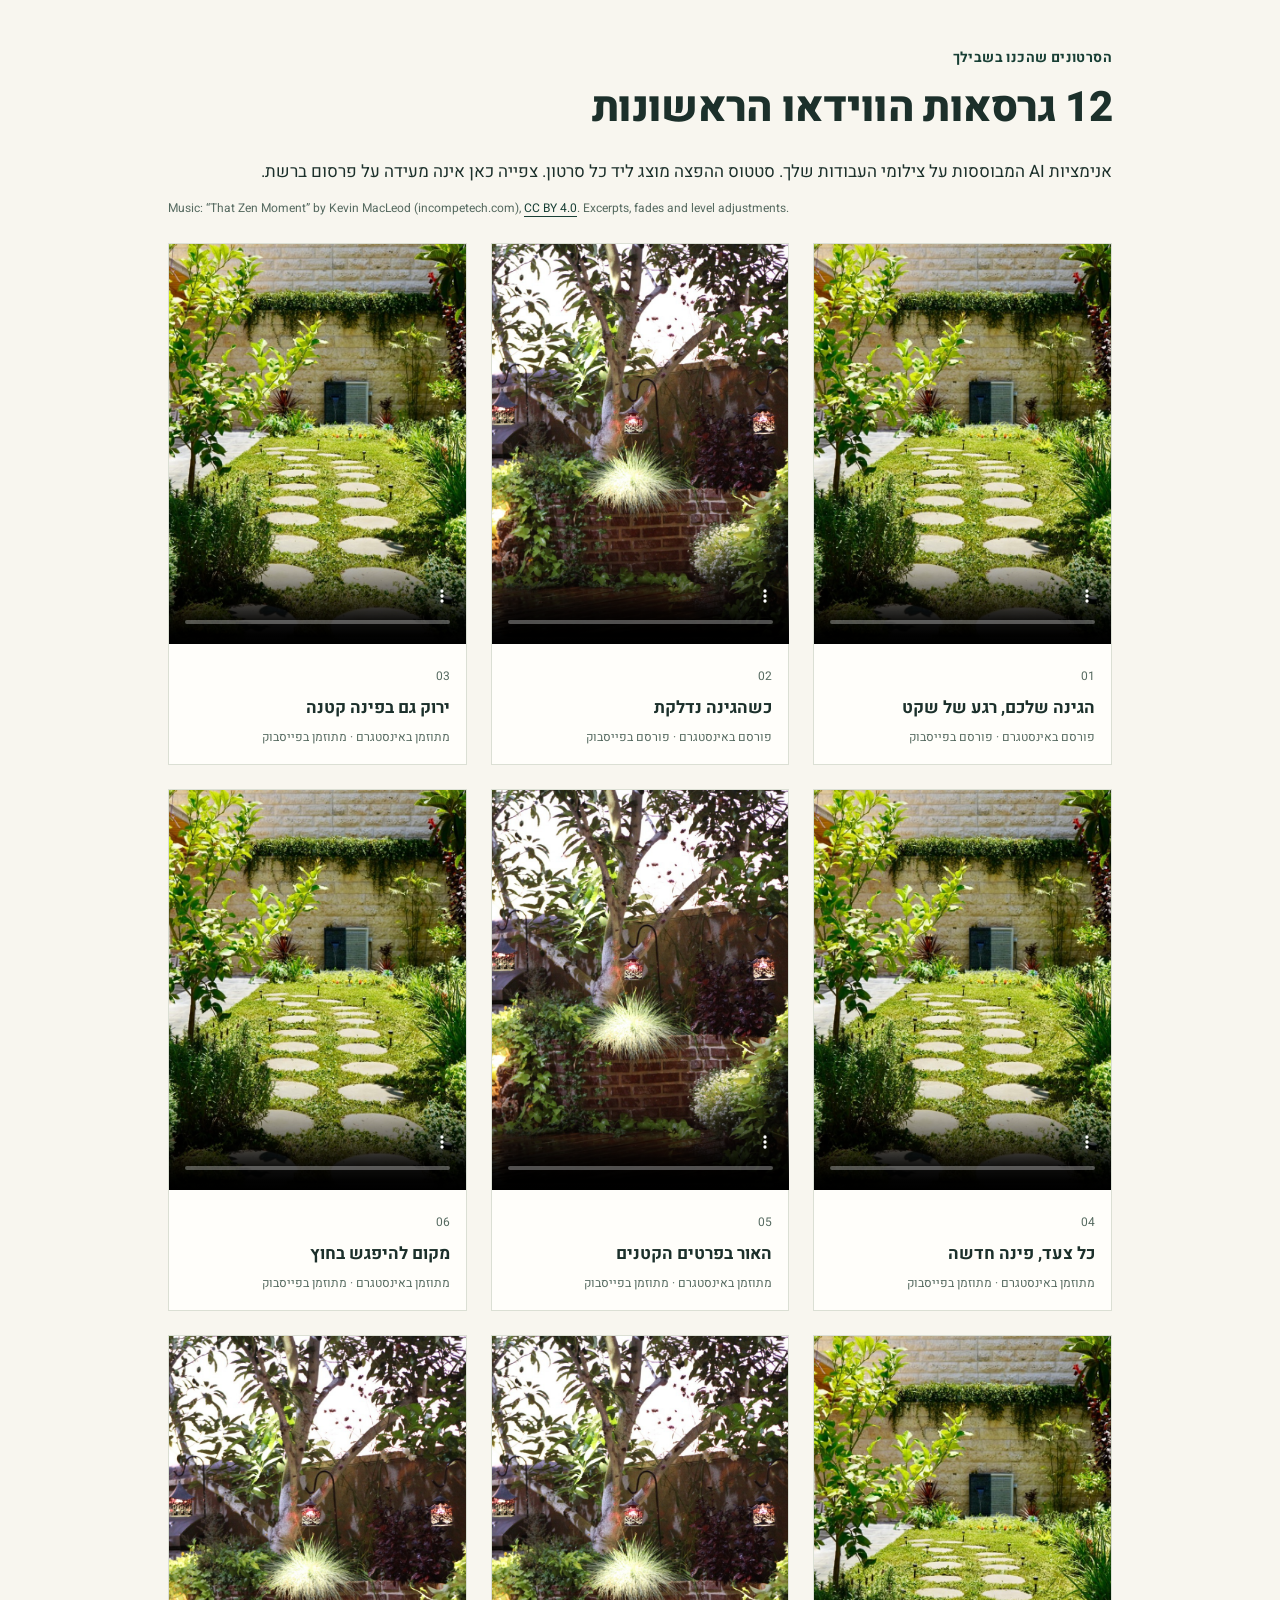
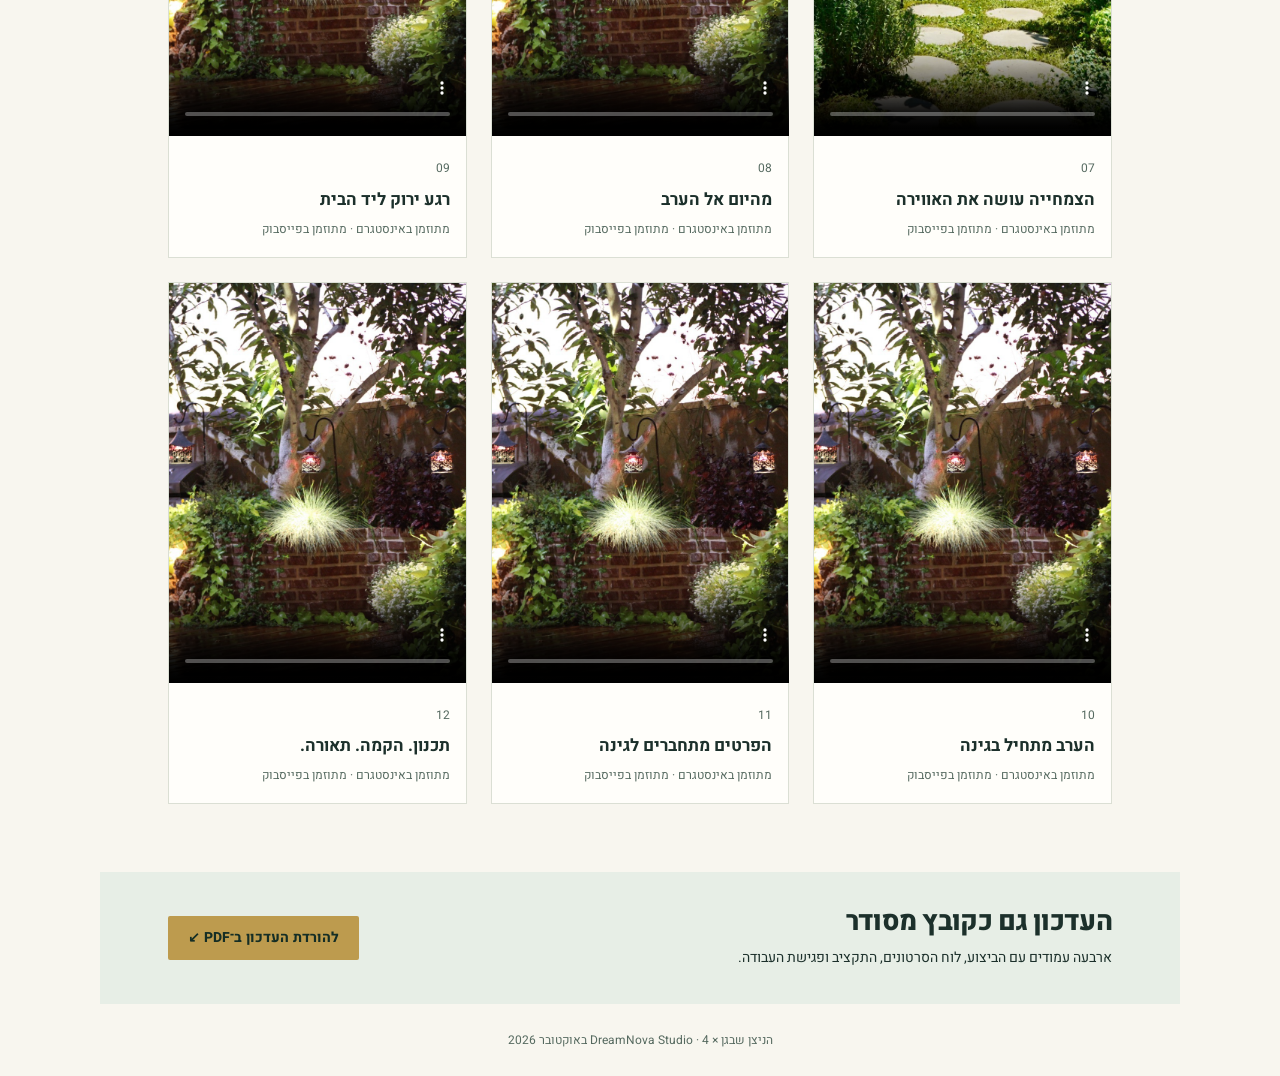
==== commit 9ee9b833: "docs: distinguish initial video versions from creative review" ====
--- a/suivi-0410-a51d8/index.html
+++ b/suivi-0410-a51d8/index.html
@@ -8,14 +8,14 @@
 @media(prefers-reduced-motion:reduce){html{scroll-behavior:auto}}
 @page{size:A4;margin:0}
 @media print{html{scroll-behavior:auto}body{background:white;font-size:14.5px;line-height:1.6;-webkit-print-color-adjust:exact;print-color-adjust:exact}main{max-width:none}.top,.gallery,.download,.site-footer{display:none}.sheet{width:210mm;height:297mm;padding:14mm 17mm 19mm;break-after:page;background:var(--paper);border:0}.sheet:last-child{break-after:auto}.eyebrow{font-size:11px}.date{font-size:10px}h1{font-size:45px;margin:23px 0 15px}h2{font-size:33px;margin:12px 0 18px}h3{font-size:20px;margin:20px 0 10px}p{margin:10px 0}.intro{font-size:15.5px;line-height:1.7}.hero{margin:22px 0 17px}.hero img{height:63mm}.hero figcaption{font-size:10px;padding:5px 12px}.metrics{padding:18px 0}.metrics strong{font-size:38px}.metrics span{font-size:11.5px}.lead-message{font-size:15.5px;margin:18px 0}.signature{font-size:15px}.signature span{font-size:10px}.done-list{padding-inline-start:16px;margin:16px 0}.proof-links{font-size:11px;gap:10px 22px}.calendar-title{margin-top:19px}table{font-size:11px}th,td{padding:7px 8px}.caption{font-size:10px;margin-top:12px}.budget-facts{margin:18px 0}.budget-facts div{padding:14px 18px}.budget-facts span{font-size:12px}.budget-facts strong{font-size:29px}.budget-table{margin:17px 0;font-size:12px}.budget-table td:nth-child(2){font-size:17px}.budget-table th,.budget-table td{padding:9px 9px}.flow{font-size:12px;padding:13px 17px;margin:19px 0}.notice{font-size:12px;padding:12px 16px}.agenda{margin:17px 0}.agenda>div{padding:9px 0;grid-template-columns:65px 1fr}.agenda p{font-size:12.5px}.next{font-size:12.5px}.next li{margin:6px 0}.meeting-box{padding:19px 22px;margin:20px 0}.meeting-box strong{font-size:20px}.meeting-box p{font-size:12.5px;margin-bottom:13px}.button{font-size:12px;padding:7px 15px;min-height:36px}.sources{font-size:9px}.page-foot{display:flex;justify-content:space-between;position:absolute;bottom:8mm;inset-inline-start:17mm;inset-inline-end:17mm;font-size:9px;color:var(--muted)}}
-</style></head><body><header class="top"><div class="top-inner"><div class="brand">הניצן שבגן<small>עדכון אישי לישראל דב</small></div><nav aria-label="ניווט"><a href="#work">מה נעשה</a><a href="#budget">תוכנית הפרסום</a><a href="#films">הסרטונים</a><a class="button" href="ISRAEL_DOV_BILAN_HE.pdf">הורדת PDF</a></nav></div></header><main>
+</style></head><body><header class="top"><div class="top-inner"><div class="brand">הניצן שבגן<small>עדכון אישי לישראל דב</small></div><nav aria-label="ניווט"><a href="#work">מה נעשה</a><a href="#budget">תוכנית הפרסום</a><a href="#films">הסרטונים</a><a class="button" href="ISRAEL_DOV_BILAN_HE.pdf">הורדת PDF</a></nav></div></header><main><aside id="creative-review-20261004" class="notice" style="margin:24px 23px" aria-label="עדכון נוסף"><strong>עדכון נוסף · 4 באוקטובר</strong><br>אנחנו מבצעים סבב נוסף של סקירה יצירתית ועבודה על גרסאות משופרות, עם תשומת לב לעריכה, לקצב ולגיוון בין הסרטונים. 12 הסרטונים המוצגים כאן הם הגרסאות הראשונות, ולוח הפרסום מתאר את הבדיקות הטכניות של 11:52. הוא אינו אישור סופי לאיכות היצירתית. נעדכן את הדף עם התקדמות השיפור.</aside>
 <section class="sheet cover" id="update">
  <div class="eyebrow">הניצן שבגן <span>×</span> DreamNova Studio</div>
  <div class="date">עדכון אישי לישראל דב · <bdi>04.10.2026 · 11:52</bdi></div>
  <h1>העבודה מתקדמת<br><em>עכשיו בונים את הצעד הבא</em></h1>
  <p class="intro">ישראל דב אח יקר, הכנו לך את העדכון הזה כדי שתוכל לראות את העבודה שבוצעה, לצפות בסרטונים ולהבין בדיוק מה נעשה בהמשך. עכשיו חשוב שניפגש ונבנה יחד אסטרטגיה שתביא פניות מתאימות לעסק.</p>
  <figure class="hero"><img src="assets/garden-01.jpg" alt="גינה מעבודות הניצן שבגן מתוך התמונות שישראל דב שלח"><figcaption>צילום אמיתי מעבודות הניצן שבגן</figcaption></figure>
- <div class="metrics"><div><strong>12</strong><span>סרטוני גינות מוכנים<br>ונבדקו לפני הפצה</span></div><div><strong>24</strong><span>עיצובים לפוסטים וסטוריז<br>הוכנו במסגרת התוכן</span></div><div><strong>2</strong><span>סרטונים כבר פורסמו<br>באינסטגרם ובפייסבוק</span></div></div>
+ <div class="metrics"><div><strong>12</strong><span>גרסאות וידאו ראשונות<br>פורמט ותזמון נבדקו</span></div><div><strong>24</strong><span>עיצובים לפוסטים וסטוריז<br>הוכנו במסגרת התוכן</span></div><div><strong>2</strong><span>סרטונים כבר פורסמו<br>באינסטגרם ובפייסבוק</span></div></div>
  <p class="lead-message">השלב הבא שלנו: לעקוב אחרי הפרסום, לבנות מסלול ברור לקבלת פניות ולתכנן יחד פרסום ממוקד בתקציב של <bdi>1,000 ₪</bdi>.</p>
  <div class="signature">דוד אמור <span>DreamNova Studio</span></div>
  <div class="page-foot">עדכון עבודה ותוכנית להמשך · 4 באוקטובר 2026 <span>01 / 04</span></div>
@@ -50,4 +50,4 @@
  <div class="meeting-box"><strong>ישראל דב, נקבע פגישה ונעשה את זה יחד.</strong><p>שלח לנו זמן שנוח לך השבוע. נגיע עם הסרטונים, המסרים ותוכנית התקציב מוכנים לדיון.</p><a class="button" href="https://wa.me/972584921492?text=%D7%93%D7%95%D7%93%2C%20%D7%91%D7%95%D7%90%20%D7%A0%D7%A7%D7%91%D7%A2%20%D7%A4%D7%92%D7%99%D7%A9%D7%94%20%D7%A2%D7%9C%20%D7%94%D7%A0%D7%99%D7%A6%D7%9F%20%D7%A9%D7%91%D7%92%D7%9F">לתיאום הפגישה עם דוד ↗</a></div>
  <p class="sources">לצפייה בכל הסרטונים ולהורדת העדכון: <a href="https://codenolimits.github.io/dn-nitzan-devis/suivi-0410-a51d8/"><bdi>https://codenolimits.github.io/dn-nitzan-devis/suivi-0410-a51d8/</bdi></a><br>העיקרון של מודעה שמובילה ל־WhatsApp מבוסס על <a href="https://whatsappbusiness.com/resources/resource-library/ads-that-click-to-whatsapp-smb-guide/">המדריך הרשמי של WhatsApp Business</a>. חלוקת התקציב היא ההצעה שלנו לעסק שלך.</p>
  <div class="page-foot">דוד אמור · DreamNova Studio · הניצן שבגן <span>04 / 04</span></div>
-</section><section class="gallery" id="films"><header><div class="eyebrow">הסרטונים שהכנו בשבילך</div><h2>כל 12 הסרטונים במקום אחד</h2><p>אנימציות AI המבוססות על צילומי העבודות שלך. סטטוס ההפצה מוצג ליד כל סרטון. צפייה כאן אינה מעידה על פרסום ברשת.</p><p class="caption" dir="ltr">Music: “That Zen Moment” by Kevin MacLeod (incompetech.com), <a href="https://creativecommons.org/licenses/by/4.0/">CC BY 4.0</a>. Excerpts, fades and level adjustments.</p></header><div class="gallery-grid"><article class="film"><video controls playsinline preload="none" poster="assets/garden-01.jpg"><source src="videos/REEL_01.mp4" type="video/mp4"></video><div><span class="film-no"><bdi>01</bdi></span><h3>הגינה שלכם, רגע של שקט</h3><p>פורסם באינסטגרם · פורסם בפייסבוק</p></div></article><article class="film"><video controls playsinline preload="none" poster="assets/garden-07.jpg"><source src="videos/REEL_02.mp4" type="video/mp4"></video><div><span class="film-no"><bdi>02</bdi></span><h3>כשהגינה נדלקת</h3><p>פורסם באינסטגרם · פורסם בפייסבוק</p></div></article><article class="film"><video controls playsinline preload="none" poster="assets/garden-01.jpg"><source src="videos/REEL_03.mp4" type="video/mp4"></video><div><span class="film-no"><bdi>03</bdi></span><h3>ירוק גם בפינה קטנה</h3><p>מתוזמן באינסטגרם · מתוזמן בפייסבוק</p></div></article><article class="film"><video controls playsinline preload="none" poster="assets/garden-01.jpg"><source src="videos/REEL_04.mp4" type="video/mp4"></video><div><span class="film-no"><bdi>04</bdi></span><h3>כל צעד, פינה חדשה</h3><p>מתוזמן באינסטגרם · מתוזמן בפייסבוק</p></div></article><article class="film"><video controls playsinline preload="none" poster="assets/garden-07.jpg"><source src="videos/REEL_05.mp4" type="video/mp4"></video><div><span class="film-no"><bdi>05</bdi></span><h3>האור בפרטים הקטנים</h3><p>מתוזמן באינסטגרם · מתוזמן בפייסבוק</p></div></article><article class="film"><video controls playsinline preload="none" poster="assets/garden-01.jpg"><source src="videos/REEL_06.mp4" type="video/mp4"></video><div><span class="film-no"><bdi>06</bdi></span><h3>מקום להיפגש בחוץ</h3><p>מתוזמן באינסטגרם · מתוזמן בפייסבוק</p></div></article><article class="film"><video controls playsinline preload="none" poster="assets/garden-01.jpg"><source src="videos/REEL_07.mp4" type="video/mp4"></video><div><span class="film-no"><bdi>07</bdi></span><h3>הצמחייה עושה את האווירה</h3><p>מתוזמן באינסטגרם · מתוזמן בפייסבוק</p></div></article><article class="film"><video controls playsinline preload="none" poster="assets/garden-07.jpg"><source src="videos/REEL_08.mp4" type="video/mp4"></video><div><span class="film-no"><bdi>08</bdi></span><h3>מהיום אל הערב</h3><p>מתוזמן באינסטגרם · מתוזמן בפייסבוק</p></div></article><article class="film"><video controls playsinline preload="none" poster="assets/garden-07.jpg"><source src="videos/REEL_09.mp4" type="video/mp4"></video><div><span class="film-no"><bdi>09</bdi></span><h3>רגע ירוק ליד הבית</h3><p>מתוזמן באינסטגרם · מתוזמן בפייסבוק</p></div></article><article class="film"><video controls playsinline preload="none" poster="assets/garden-07.jpg"><source src="videos/REEL_10.mp4" type="video/mp4"></video><div><span class="film-no"><bdi>10</bdi></span><h3>הערב מתחיל בגינה</h3><p>מתוזמן באינסטגרם · מתוזמן בפייסבוק</p></div></article><article class="film"><video controls playsinline preload="none" poster="assets/garden-07.jpg"><source src="videos/REEL_11.mp4" type="video/mp4"></video><div><span class="film-no"><bdi>11</bdi></span><h3>הפרטים מתחברים לגינה</h3><p>מתוזמן באינסטגרם · מתוזמן בפייסבוק</p></div></article><article class="film"><video controls playsinline preload="none" poster="assets/garden-07.jpg"><source src="videos/REEL_12.mp4" type="video/mp4"></video><div><span class="film-no"><bdi>12</bdi></span><h3>תכנון. הקמה. תאורה.</h3><p>מתוזמן באינסטגרם · מתוזמן בפייסבוק</p></div></article></div></section><section class="download"><div><h2>העדכון גם כקובץ מסודר</h2><p>ארבעה עמודים עם הביצוע, לוח הסרטונים, התקציב ופגישת העבודה.</p></div><a class="button" href="ISRAEL_DOV_BILAN_HE.pdf" download>להורדת העדכון ב־PDF ↙</a></section></main><footer class="site-footer">הניצן שבגן × DreamNova Studio · 4 באוקטובר 2026</footer></body></html>+</section><section class="gallery" id="films"><header><div class="eyebrow">הסרטונים שהכנו בשבילך</div><h2>12 גרסאות הווידאו הראשונות</h2><p>אנימציות AI המבוססות על צילומי העבודות שלך. סטטוס ההפצה מוצג ליד כל סרטון. צפייה כאן אינה מעידה על פרסום ברשת.</p><p class="caption" dir="ltr">Music: “That Zen Moment” by Kevin MacLeod (incompetech.com), <a href="https://creativecommons.org/licenses/by/4.0/">CC BY 4.0</a>. Excerpts, fades and level adjustments.</p></header><div class="gallery-grid"><article class="film"><video controls playsinline preload="none" poster="assets/garden-01.jpg"><source src="videos/REEL_01.mp4" type="video/mp4"></video><div><span class="film-no"><bdi>01</bdi></span><h3>הגינה שלכם, רגע של שקט</h3><p>פורסם באינסטגרם · פורסם בפייסבוק</p></div></article><article class="film"><video controls playsinline preload="none" poster="assets/garden-07.jpg"><source src="videos/REEL_02.mp4" type="video/mp4"></video><div><span class="film-no"><bdi>02</bdi></span><h3>כשהגינה נדלקת</h3><p>פורסם באינסטגרם · פורסם בפייסבוק</p></div></article><article class="film"><video controls playsinline preload="none" poster="assets/garden-01.jpg"><source src="videos/REEL_03.mp4" type="video/mp4"></video><div><span class="film-no"><bdi>03</bdi></span><h3>ירוק גם בפינה קטנה</h3><p>מתוזמן באינסטגרם · מתוזמן בפייסבוק</p></div></article><article class="film"><video controls playsinline preload="none" poster="assets/garden-01.jpg"><source src="videos/REEL_04.mp4" type="video/mp4"></video><div><span class="film-no"><bdi>04</bdi></span><h3>כל צעד, פינה חדשה</h3><p>מתוזמן באינסטגרם · מתוזמן בפייסבוק</p></div></article><article class="film"><video controls playsinline preload="none" poster="assets/garden-07.jpg"><source src="videos/REEL_05.mp4" type="video/mp4"></video><div><span class="film-no"><bdi>05</bdi></span><h3>האור בפרטים הקטנים</h3><p>מתוזמן באינסטגרם · מתוזמן בפייסבוק</p></div></article><article class="film"><video controls playsinline preload="none" poster="assets/garden-01.jpg"><source src="videos/REEL_06.mp4" type="video/mp4"></video><div><span class="film-no"><bdi>06</bdi></span><h3>מקום להיפגש בחוץ</h3><p>מתוזמן באינסטגרם · מתוזמן בפייסבוק</p></div></article><article class="film"><video controls playsinline preload="none" poster="assets/garden-01.jpg"><source src="videos/REEL_07.mp4" type="video/mp4"></video><div><span class="film-no"><bdi>07</bdi></span><h3>הצמחייה עושה את האווירה</h3><p>מתוזמן באינסטגרם · מתוזמן בפייסבוק</p></div></article><article class="film"><video controls playsinline preload="none" poster="assets/garden-07.jpg"><source src="videos/REEL_08.mp4" type="video/mp4"></video><div><span class="film-no"><bdi>08</bdi></span><h3>מהיום אל הערב</h3><p>מתוזמן באינסטגרם · מתוזמן בפייסבוק</p></div></article><article class="film"><video controls playsinline preload="none" poster="assets/garden-07.jpg"><source src="videos/REEL_09.mp4" type="video/mp4"></video><div><span class="film-no"><bdi>09</bdi></span><h3>רגע ירוק ליד הבית</h3><p>מתוזמן באינסטגרם · מתוזמן בפייסבוק</p></div></article><article class="film"><video controls playsinline preload="none" poster="assets/garden-07.jpg"><source src="videos/REEL_10.mp4" type="video/mp4"></video><div><span class="film-no"><bdi>10</bdi></span><h3>הערב מתחיל בגינה</h3><p>מתוזמן באינסטגרם · מתוזמן בפייסבוק</p></div></article><article class="film"><video controls playsinline preload="none" poster="assets/garden-07.jpg"><source src="videos/REEL_11.mp4" type="video/mp4"></video><div><span class="film-no"><bdi>11</bdi></span><h3>הפרטים מתחברים לגינה</h3><p>מתוזמן באינסטגרם · מתוזמן בפייסבוק</p></div></article><article class="film"><video controls playsinline preload="none" poster="assets/garden-07.jpg"><source src="videos/REEL_12.mp4" type="video/mp4"></video><div><span class="film-no"><bdi>12</bdi></span><h3>תכנון. הקמה. תאורה.</h3><p>מתוזמן באינסטגרם · מתוזמן בפייסבוק</p></div></article></div></section><section class="download"><div><h2>העדכון גם כקובץ מסודר</h2><p>ארבעה עמודים עם הביצוע, לוח הסרטונים, התקציב ופגישת העבודה.</p></div><a class="button" href="ISRAEL_DOV_BILAN_HE.pdf" download>להורדת העדכון ב־PDF ↙</a></section></main><footer class="site-footer">הניצן שבגן × DreamNova Studio · 4 באוקטובר 2026</footer></body></html>
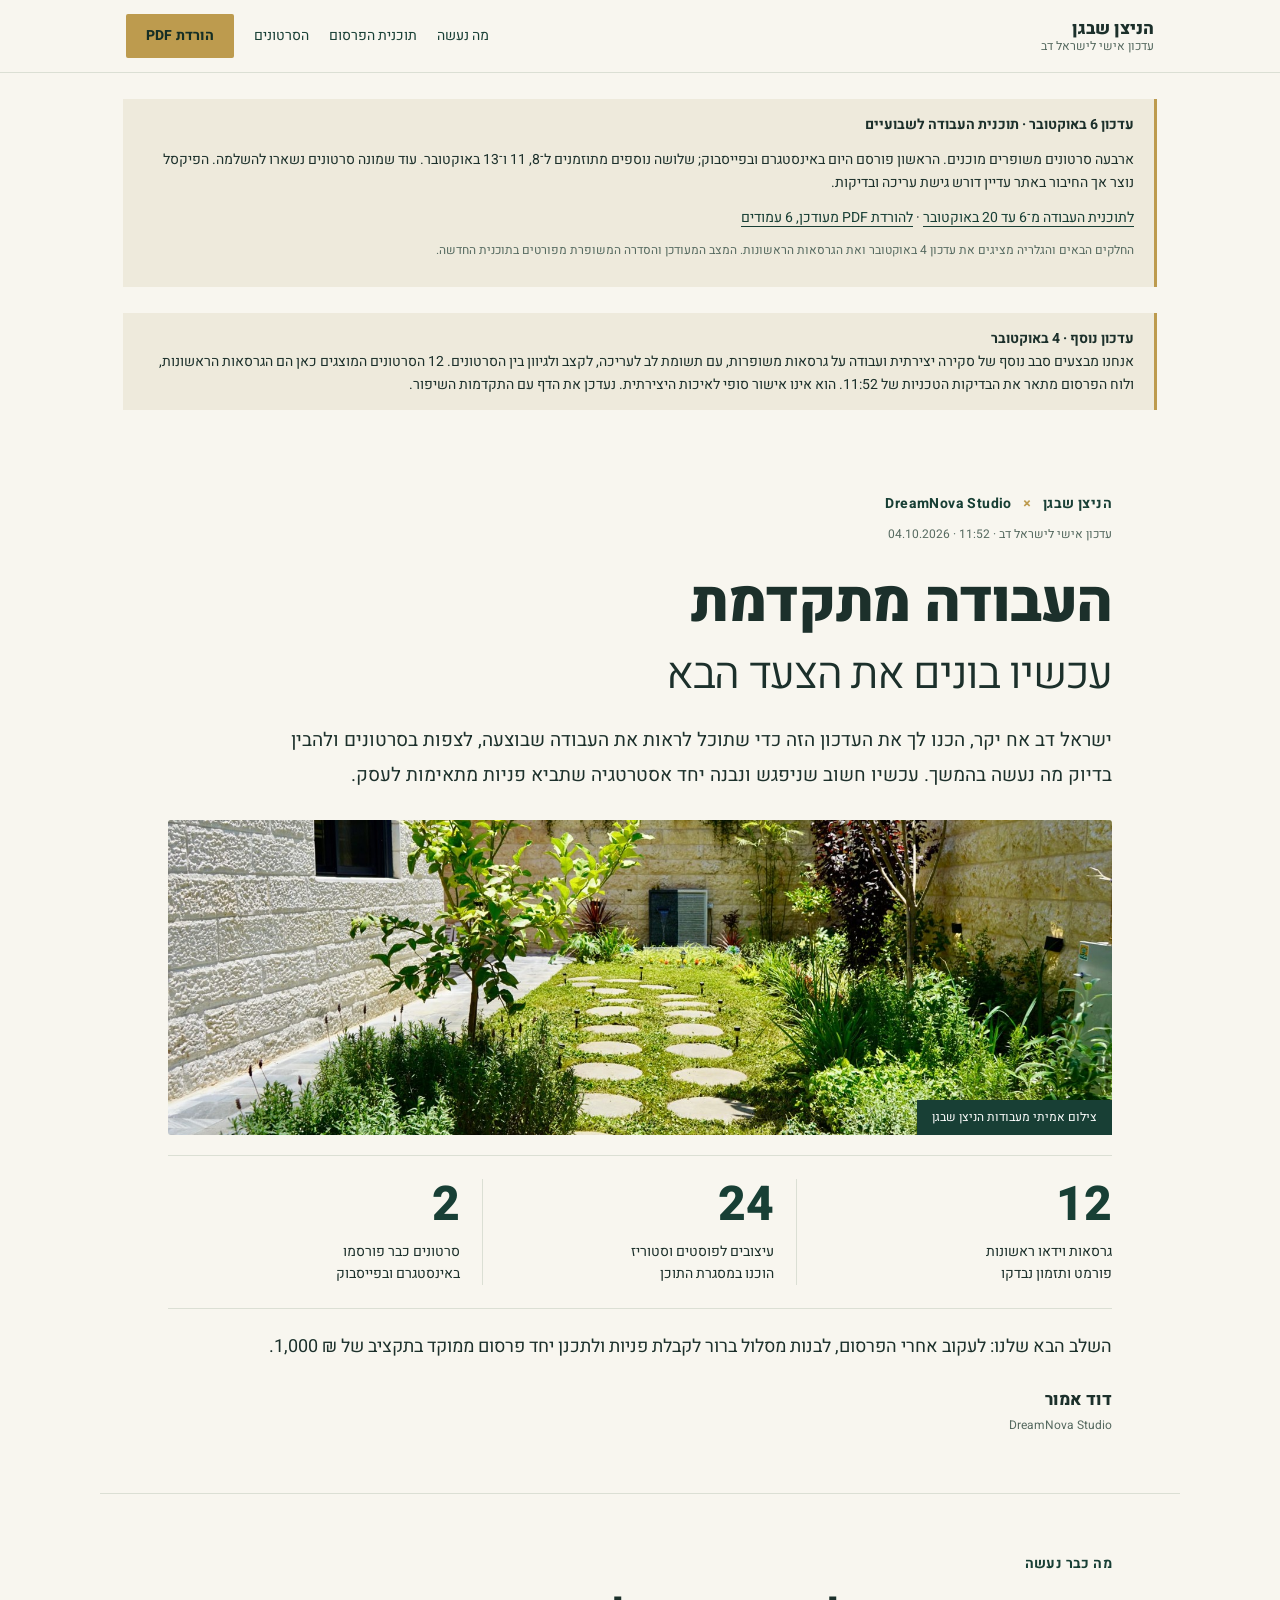
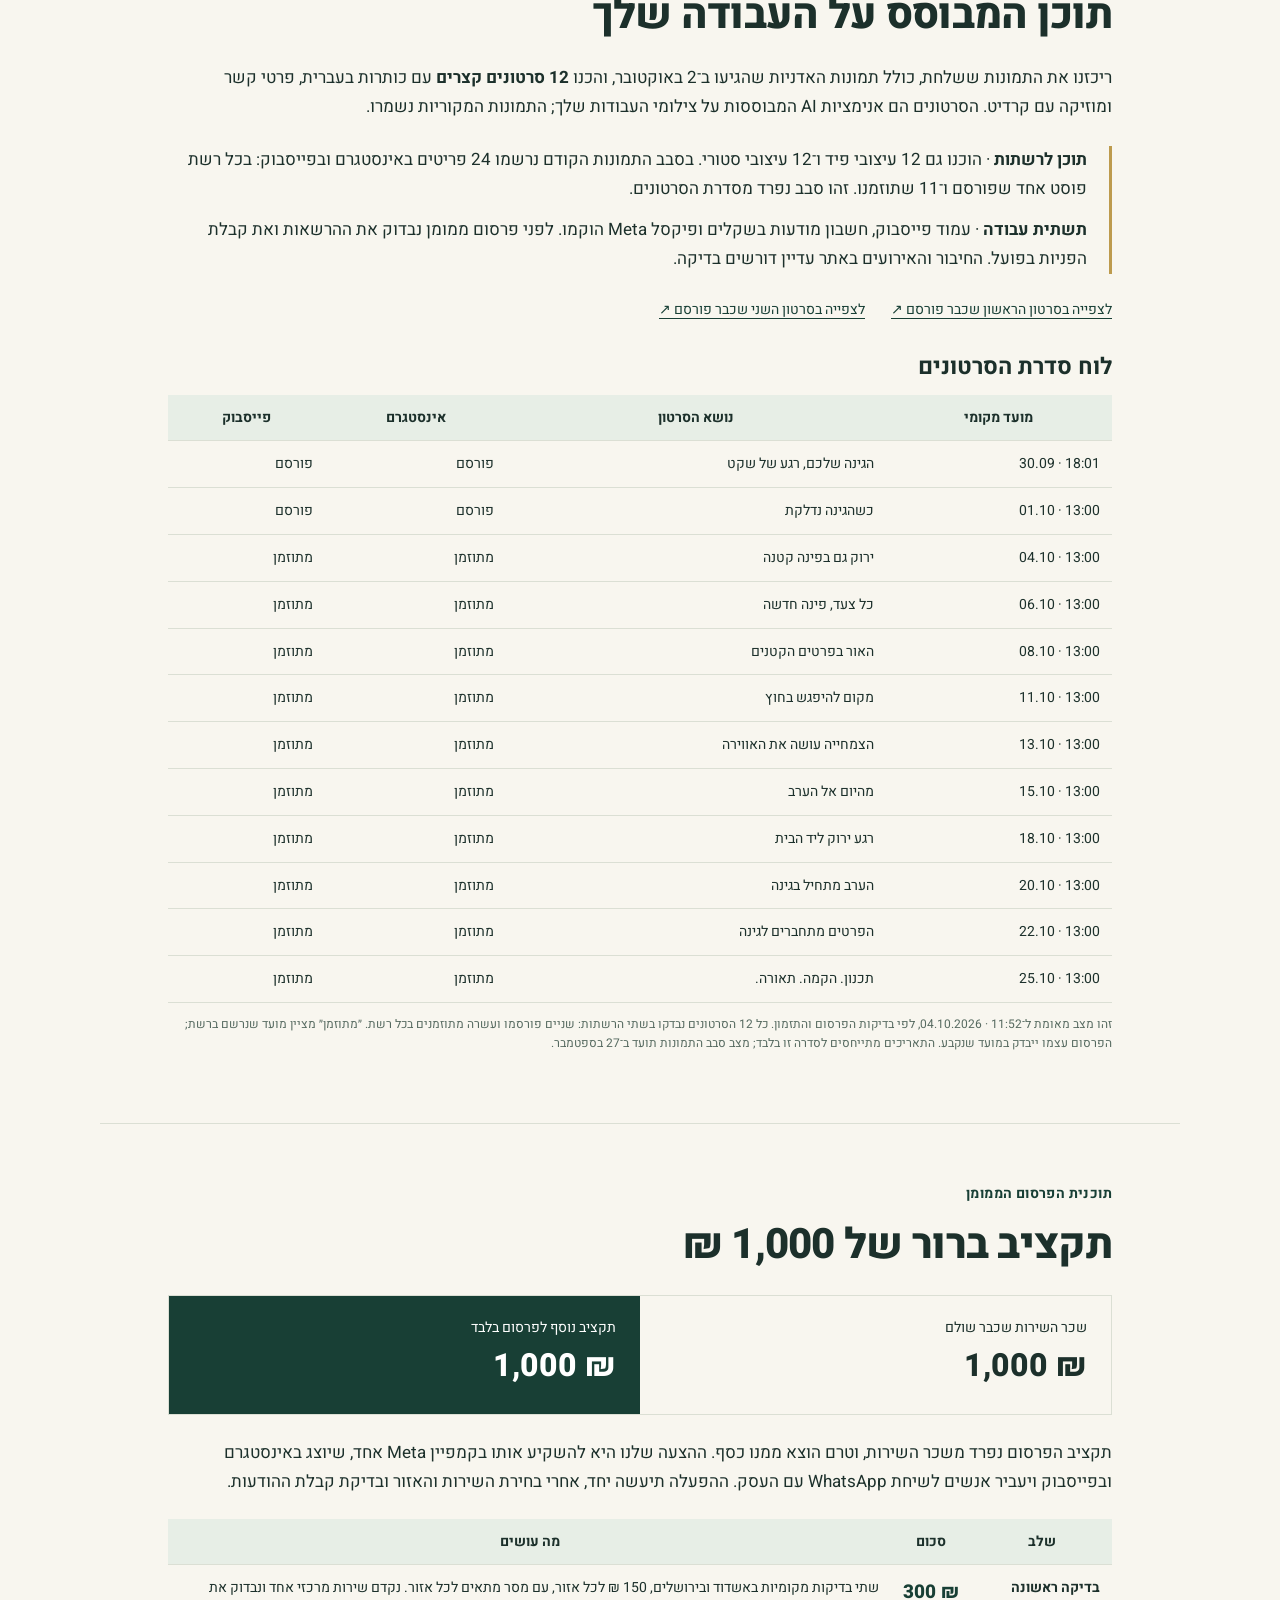
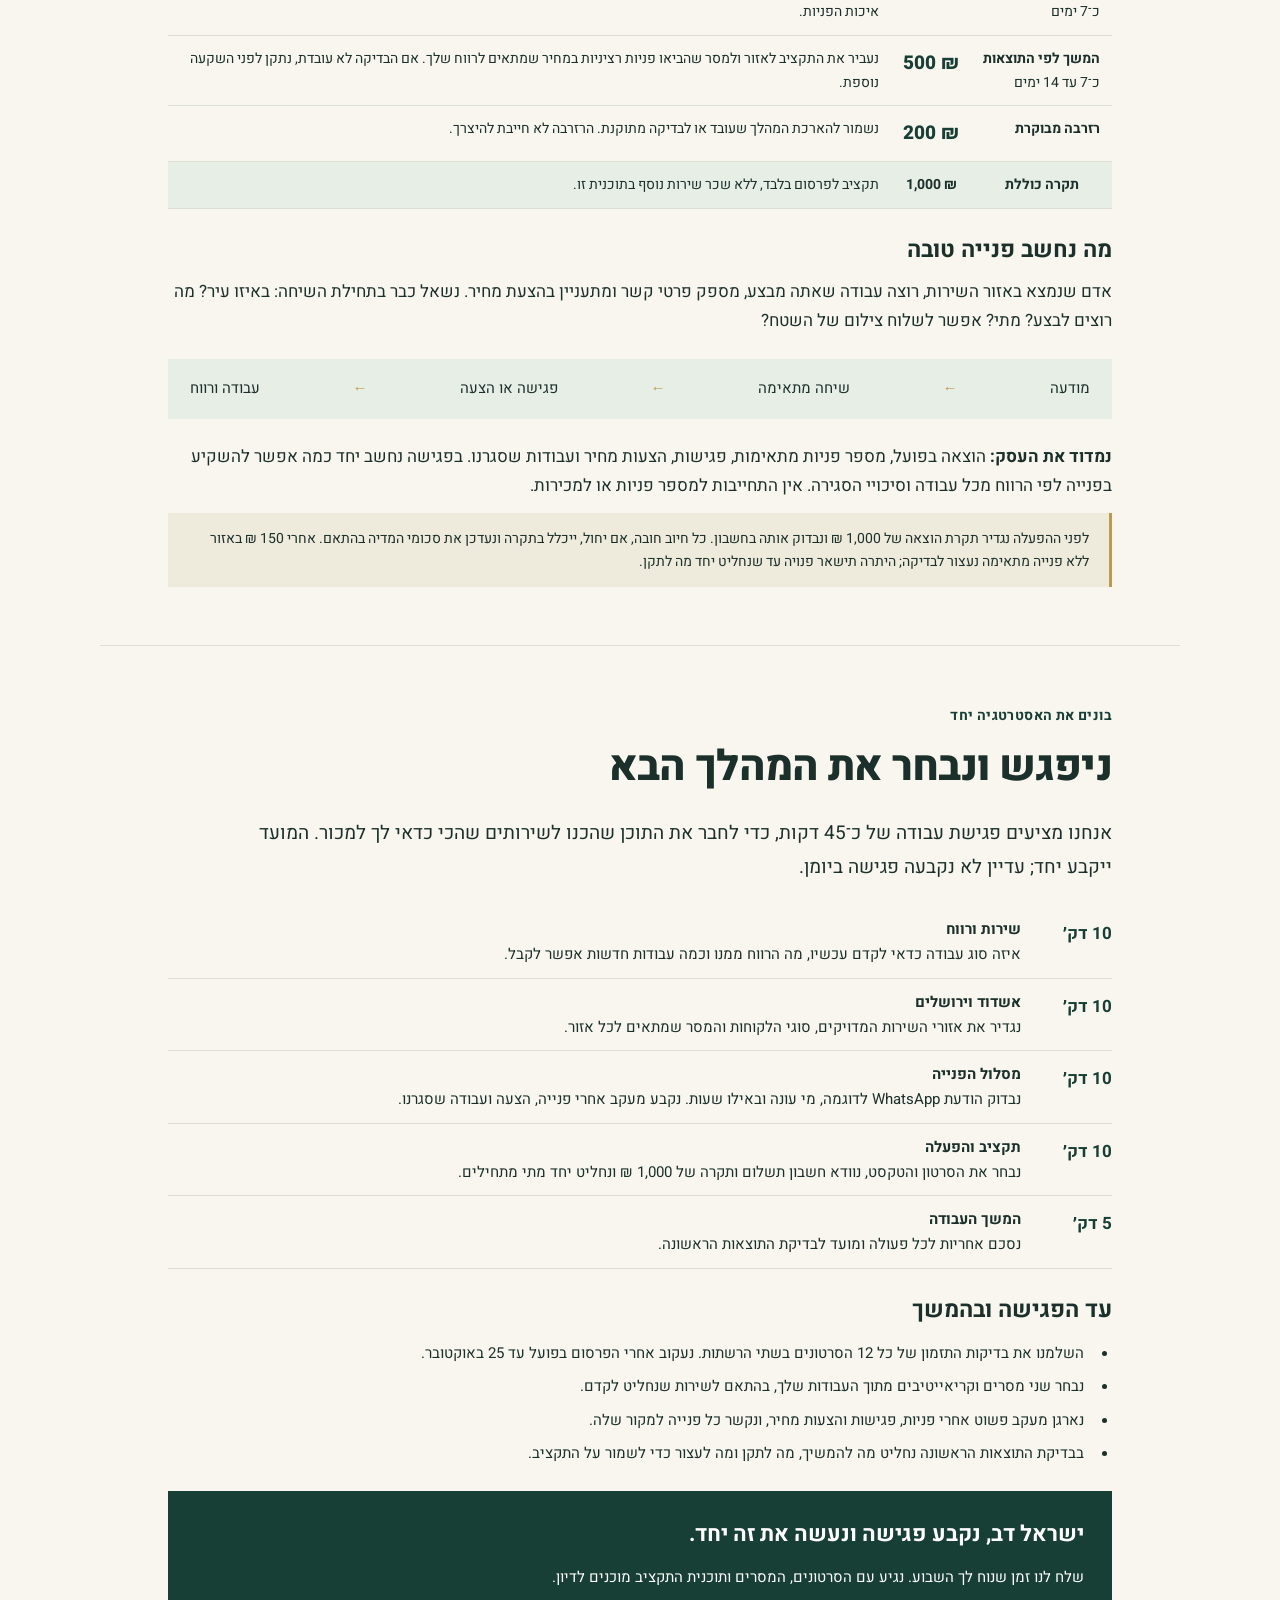
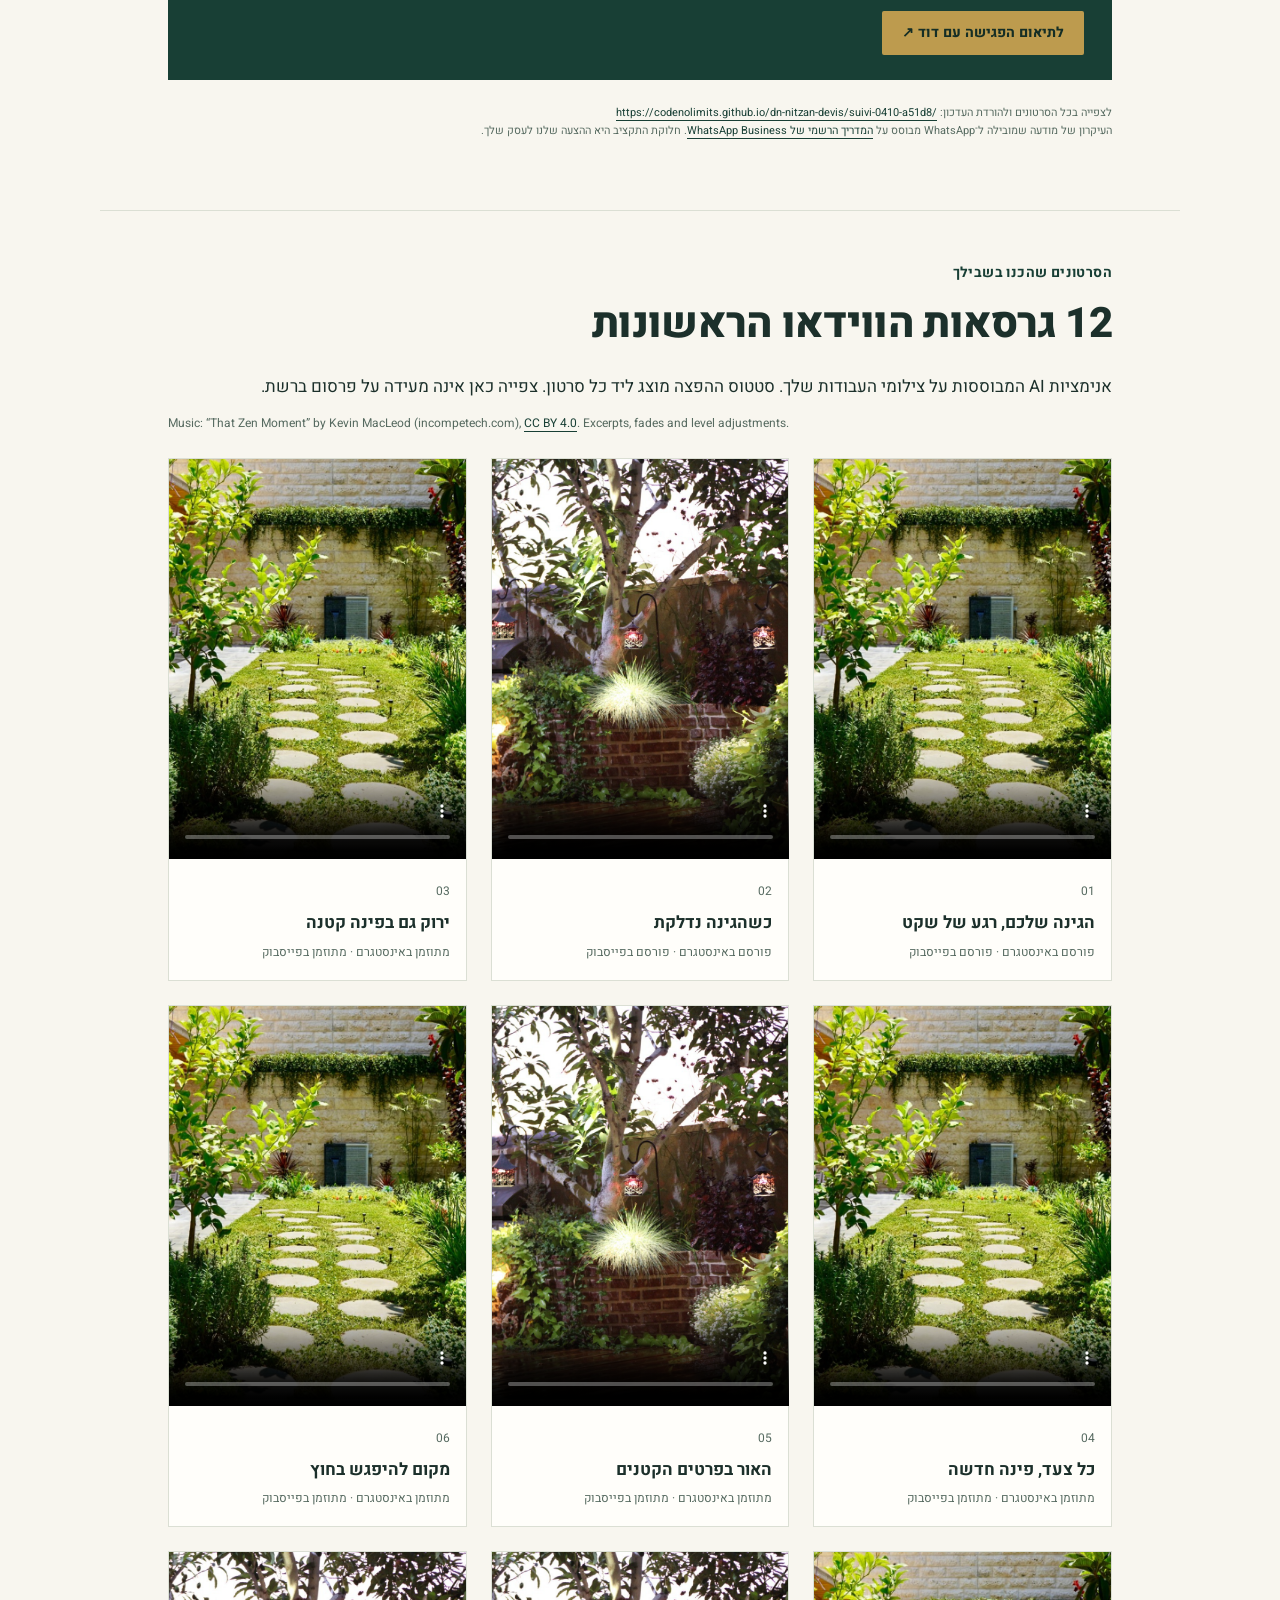
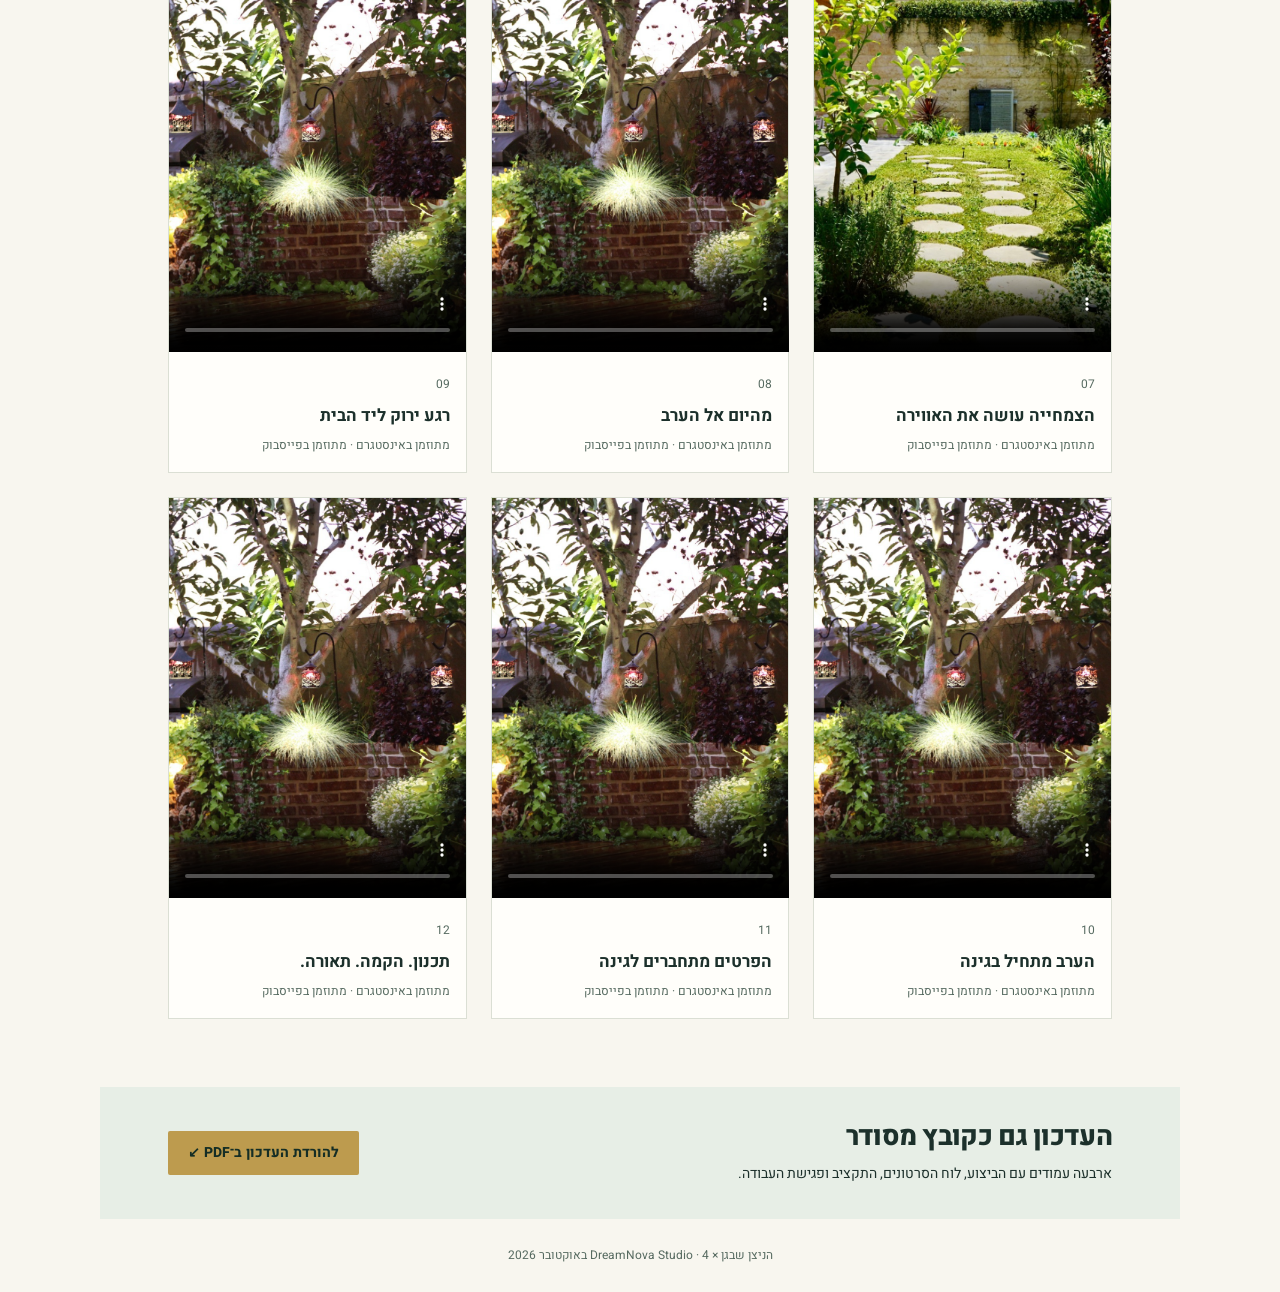
==== commit 798ac119: "docs: add Israel Dov two week plan and measurement status" ====
--- a/suivi-0410-a51d8/index.html
+++ b/suivi-0410-a51d8/index.html
@@ -8,7 +8,7 @@
 @media(prefers-reduced-motion:reduce){html{scroll-behavior:auto}}
 @page{size:A4;margin:0}
 @media print{html{scroll-behavior:auto}body{background:white;font-size:14.5px;line-height:1.6;-webkit-print-color-adjust:exact;print-color-adjust:exact}main{max-width:none}.top,.gallery,.download,.site-footer{display:none}.sheet{width:210mm;height:297mm;padding:14mm 17mm 19mm;break-after:page;background:var(--paper);border:0}.sheet:last-child{break-after:auto}.eyebrow{font-size:11px}.date{font-size:10px}h1{font-size:45px;margin:23px 0 15px}h2{font-size:33px;margin:12px 0 18px}h3{font-size:20px;margin:20px 0 10px}p{margin:10px 0}.intro{font-size:15.5px;line-height:1.7}.hero{margin:22px 0 17px}.hero img{height:63mm}.hero figcaption{font-size:10px;padding:5px 12px}.metrics{padding:18px 0}.metrics strong{font-size:38px}.metrics span{font-size:11.5px}.lead-message{font-size:15.5px;margin:18px 0}.signature{font-size:15px}.signature span{font-size:10px}.done-list{padding-inline-start:16px;margin:16px 0}.proof-links{font-size:11px;gap:10px 22px}.calendar-title{margin-top:19px}table{font-size:11px}th,td{padding:7px 8px}.caption{font-size:10px;margin-top:12px}.budget-facts{margin:18px 0}.budget-facts div{padding:14px 18px}.budget-facts span{font-size:12px}.budget-facts strong{font-size:29px}.budget-table{margin:17px 0;font-size:12px}.budget-table td:nth-child(2){font-size:17px}.budget-table th,.budget-table td{padding:9px 9px}.flow{font-size:12px;padding:13px 17px;margin:19px 0}.notice{font-size:12px;padding:12px 16px}.agenda{margin:17px 0}.agenda>div{padding:9px 0;grid-template-columns:65px 1fr}.agenda p{font-size:12.5px}.next{font-size:12.5px}.next li{margin:6px 0}.meeting-box{padding:19px 22px;margin:20px 0}.meeting-box strong{font-size:20px}.meeting-box p{font-size:12.5px;margin-bottom:13px}.button{font-size:12px;padding:7px 15px;min-height:36px}.sources{font-size:9px}.page-foot{display:flex;justify-content:space-between;position:absolute;bottom:8mm;inset-inline-start:17mm;inset-inline-end:17mm;font-size:9px;color:var(--muted)}}
-</style></head><body><header class="top"><div class="top-inner"><div class="brand">הניצן שבגן<small>עדכון אישי לישראל דב</small></div><nav aria-label="ניווט"><a href="#work">מה נעשה</a><a href="#budget">תוכנית הפרסום</a><a href="#films">הסרטונים</a><a class="button" href="ISRAEL_DOV_BILAN_HE.pdf">הורדת PDF</a></nav></div></header><main><aside id="creative-review-20261004" class="notice" style="margin:24px 23px" aria-label="עדכון נוסף"><strong>עדכון נוסף · 4 באוקטובר</strong><br>אנחנו מבצעים סבב נוסף של סקירה יצירתית ועבודה על גרסאות משופרות, עם תשומת לב לעריכה, לקצב ולגיוון בין הסרטונים. 12 הסרטונים המוצגים כאן הם הגרסאות הראשונות, ולוח הפרסום מתאר את הבדיקות הטכניות של 11:52. הוא אינו אישור סופי לאיכות היצירתית. נעדכן את הדף עם התקדמות השיפור.</aside>
+</style></head><body><header class="top"><div class="top-inner"><div class="brand">הניצן שבגן<small>עדכון אישי לישראל דב</small></div><nav aria-label="ניווט"><a href="#work">מה נעשה</a><a href="#budget">תוכנית הפרסום</a><a href="#films">הסרטונים</a><a class="button" href="ISRAEL_DOV_BILAN_HE.pdf">הורדת PDF</a></nav></div></header><main><aside id="plan-v2-20261006" class="notice" role="note" aria-label="עדכון תוכנית העבודה לשבועיים" style="margin:26px 23px"><strong>עדכון 6 באוקטובר · תוכנית העבודה לשבועיים</strong><p>ארבעה סרטונים משופרים מוכנים. הראשון פורסם היום באינסטגרם ובפייסבוק; שלושה נוספים מתוזמנים ל־8, 11 ו־13 באוקטובר. עוד שמונה סרטונים נשארו להשלמה. הפיקסל נוצר אך החיבור באתר עדיין דורש גישת עריכה ובדיקות.</p><p><a href="PLAN_14_JOURS_HE_2026-10-06.html">לתוכנית העבודה מ־6 עד 20 באוקטובר</a> · <a href="ISRAEL_DOV_PLAN_14_JOURS_HE_2026-10-06.pdf">להורדת PDF מעודכן, 6 עמודים</a></p><p class="caption">החלקים הבאים והגלריה מציגים את עדכון 4 באוקטובר ואת הגרסאות הראשונות. המצב המעודכן והסדרה המשופרת מפורטים בתוכנית החדשה.</p></aside><aside id="creative-review-20261004" class="notice" style="margin:24px 23px" aria-label="עדכון נוסף"><strong>עדכון נוסף · 4 באוקטובר</strong><br>אנחנו מבצעים סבב נוסף של סקירה יצירתית ועבודה על גרסאות משופרות, עם תשומת לב לעריכה, לקצב ולגיוון בין הסרטונים. 12 הסרטונים המוצגים כאן הם הגרסאות הראשונות, ולוח הפרסום מתאר את הבדיקות הטכניות של 11:52. הוא אינו אישור סופי לאיכות היצירתית. נעדכן את הדף עם התקדמות השיפור.</aside>
 <section class="sheet cover" id="update">
  <div class="eyebrow">הניצן שבגן <span>×</span> DreamNova Studio</div>
  <div class="date">עדכון אישי לישראל דב · <bdi>04.10.2026 · 11:52</bdi></div>
